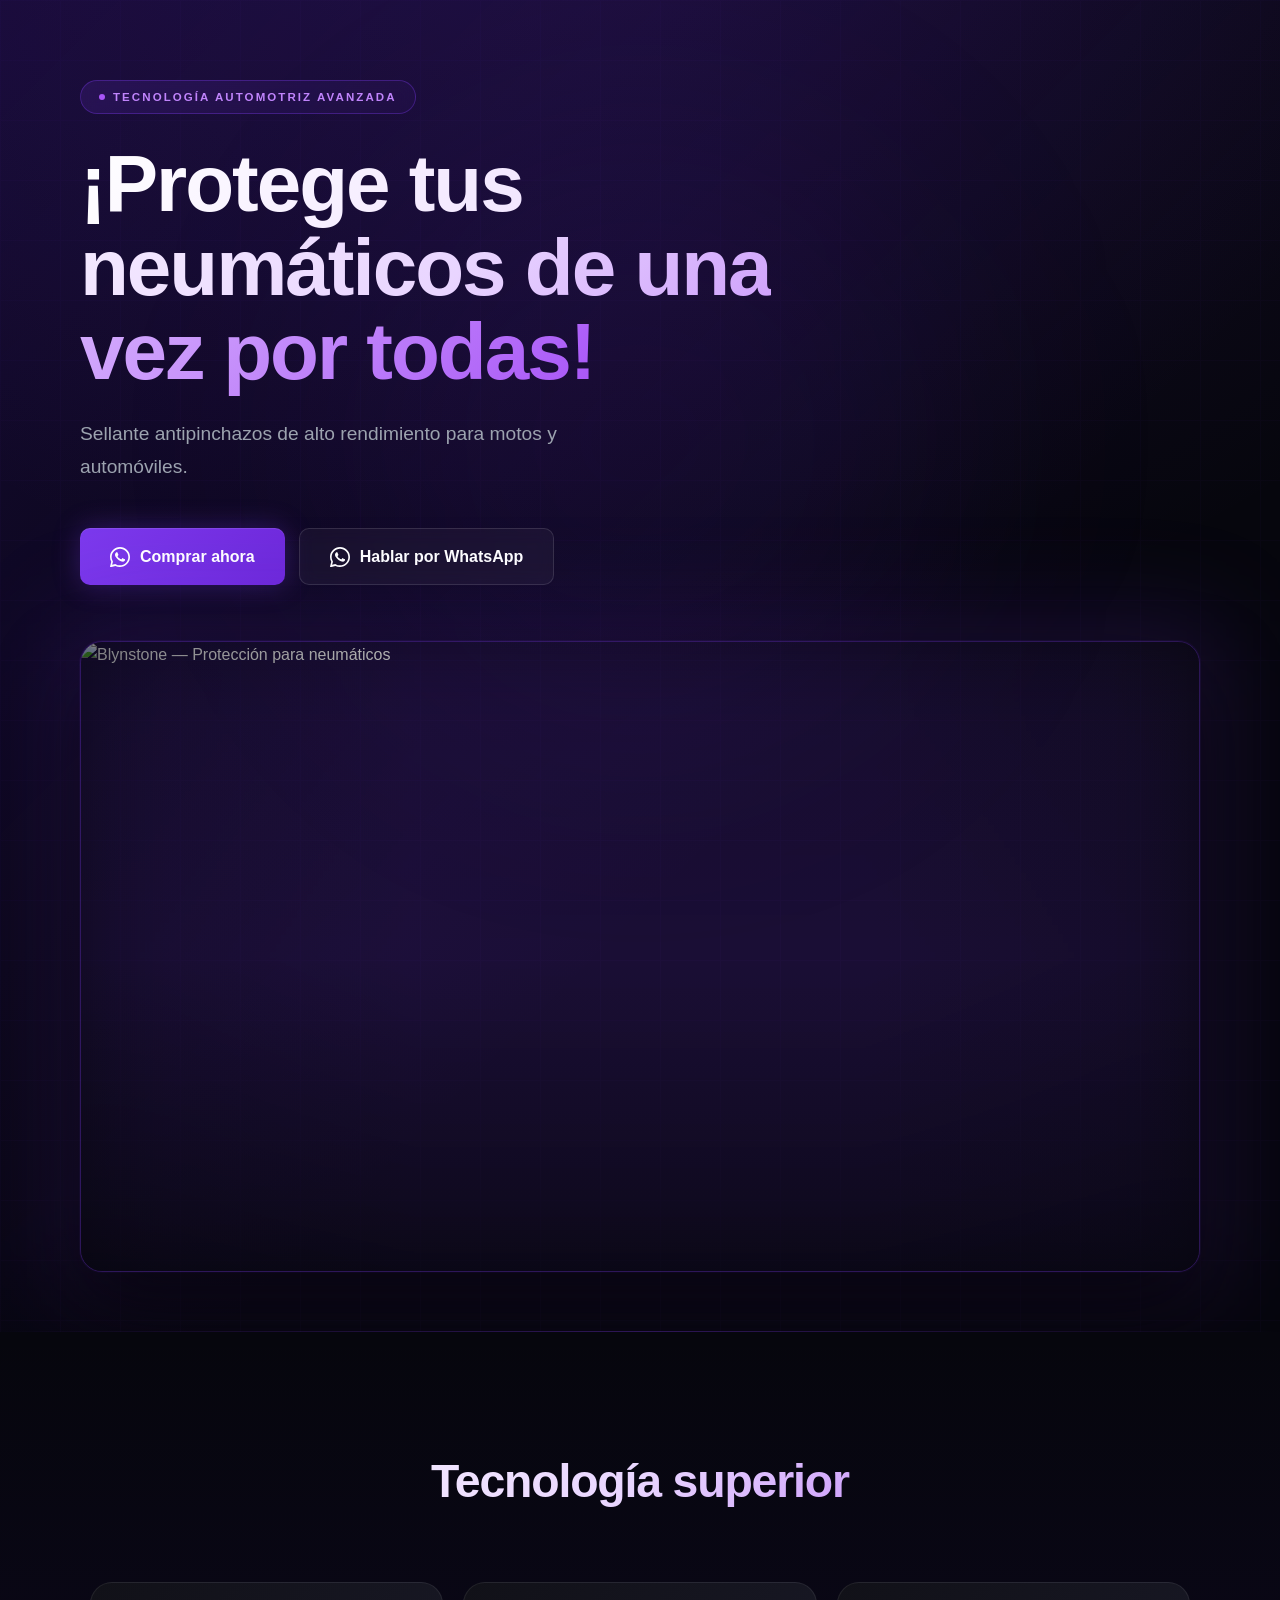
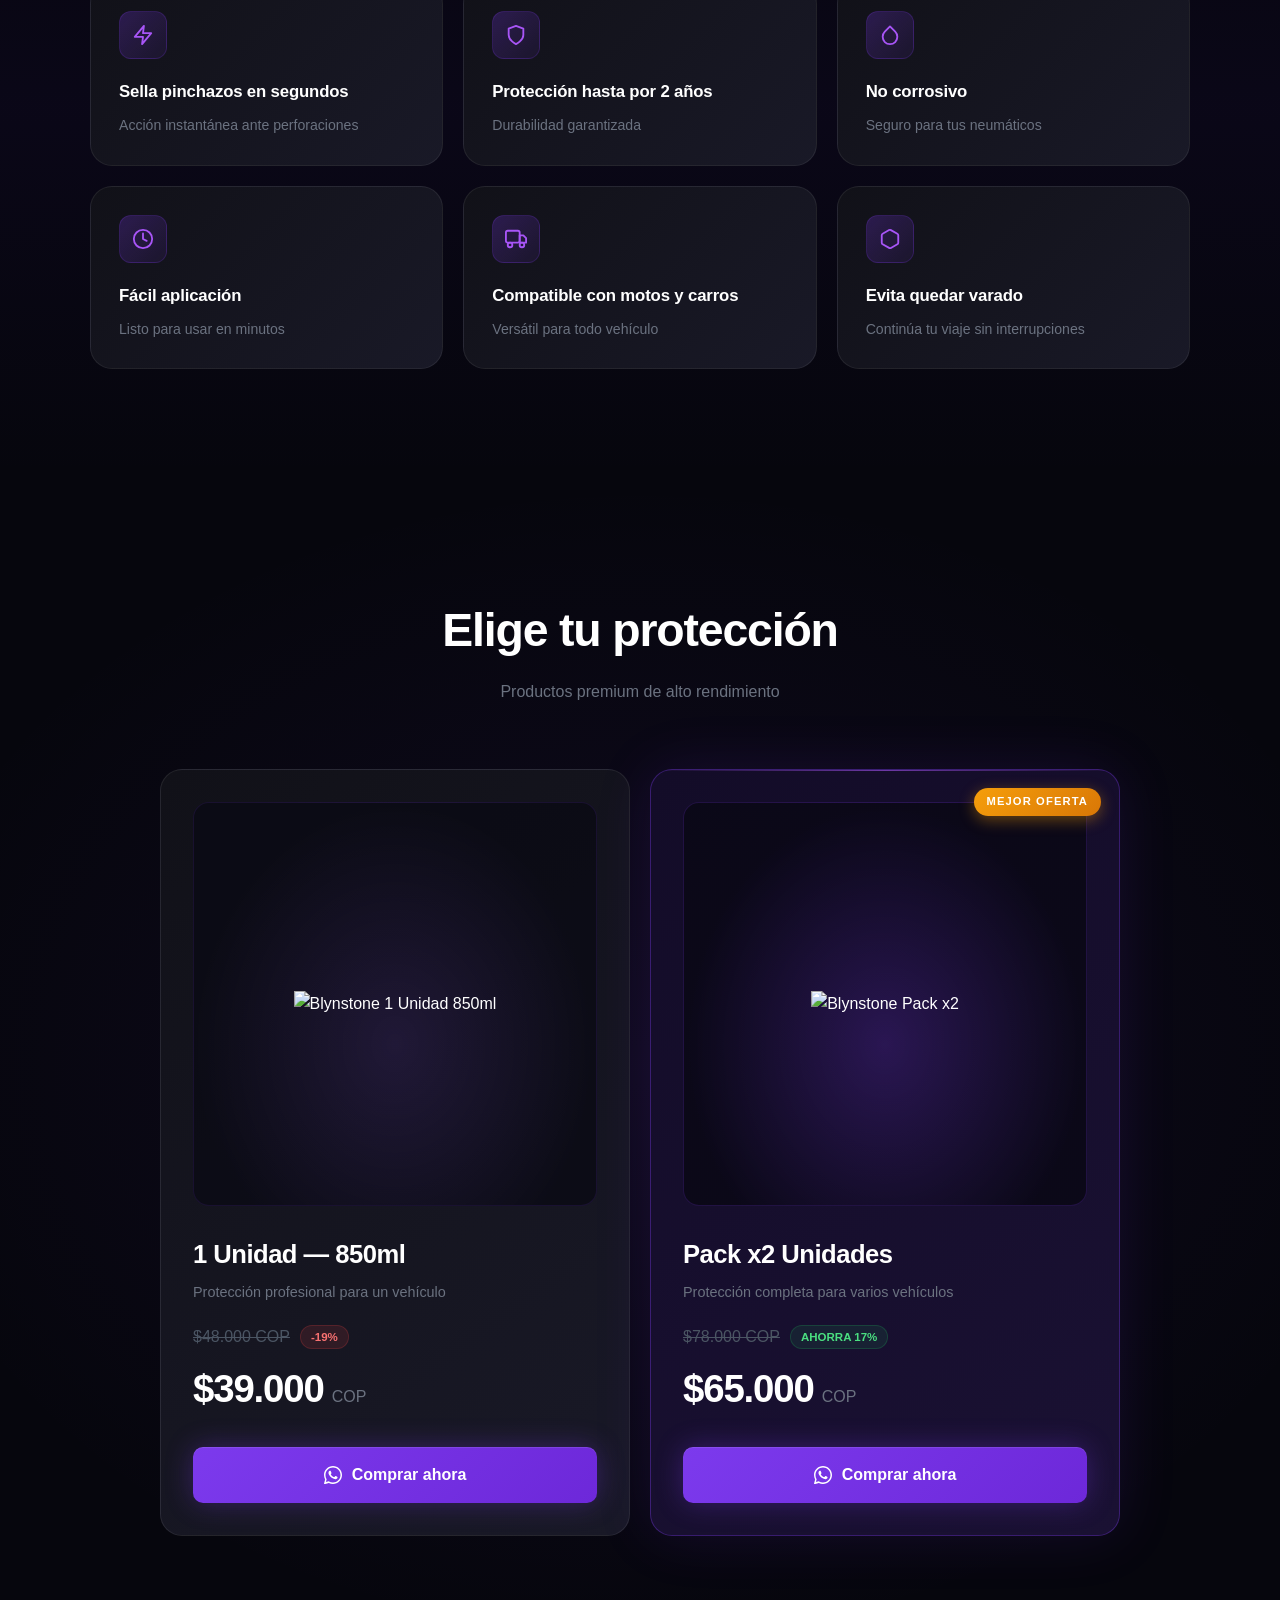
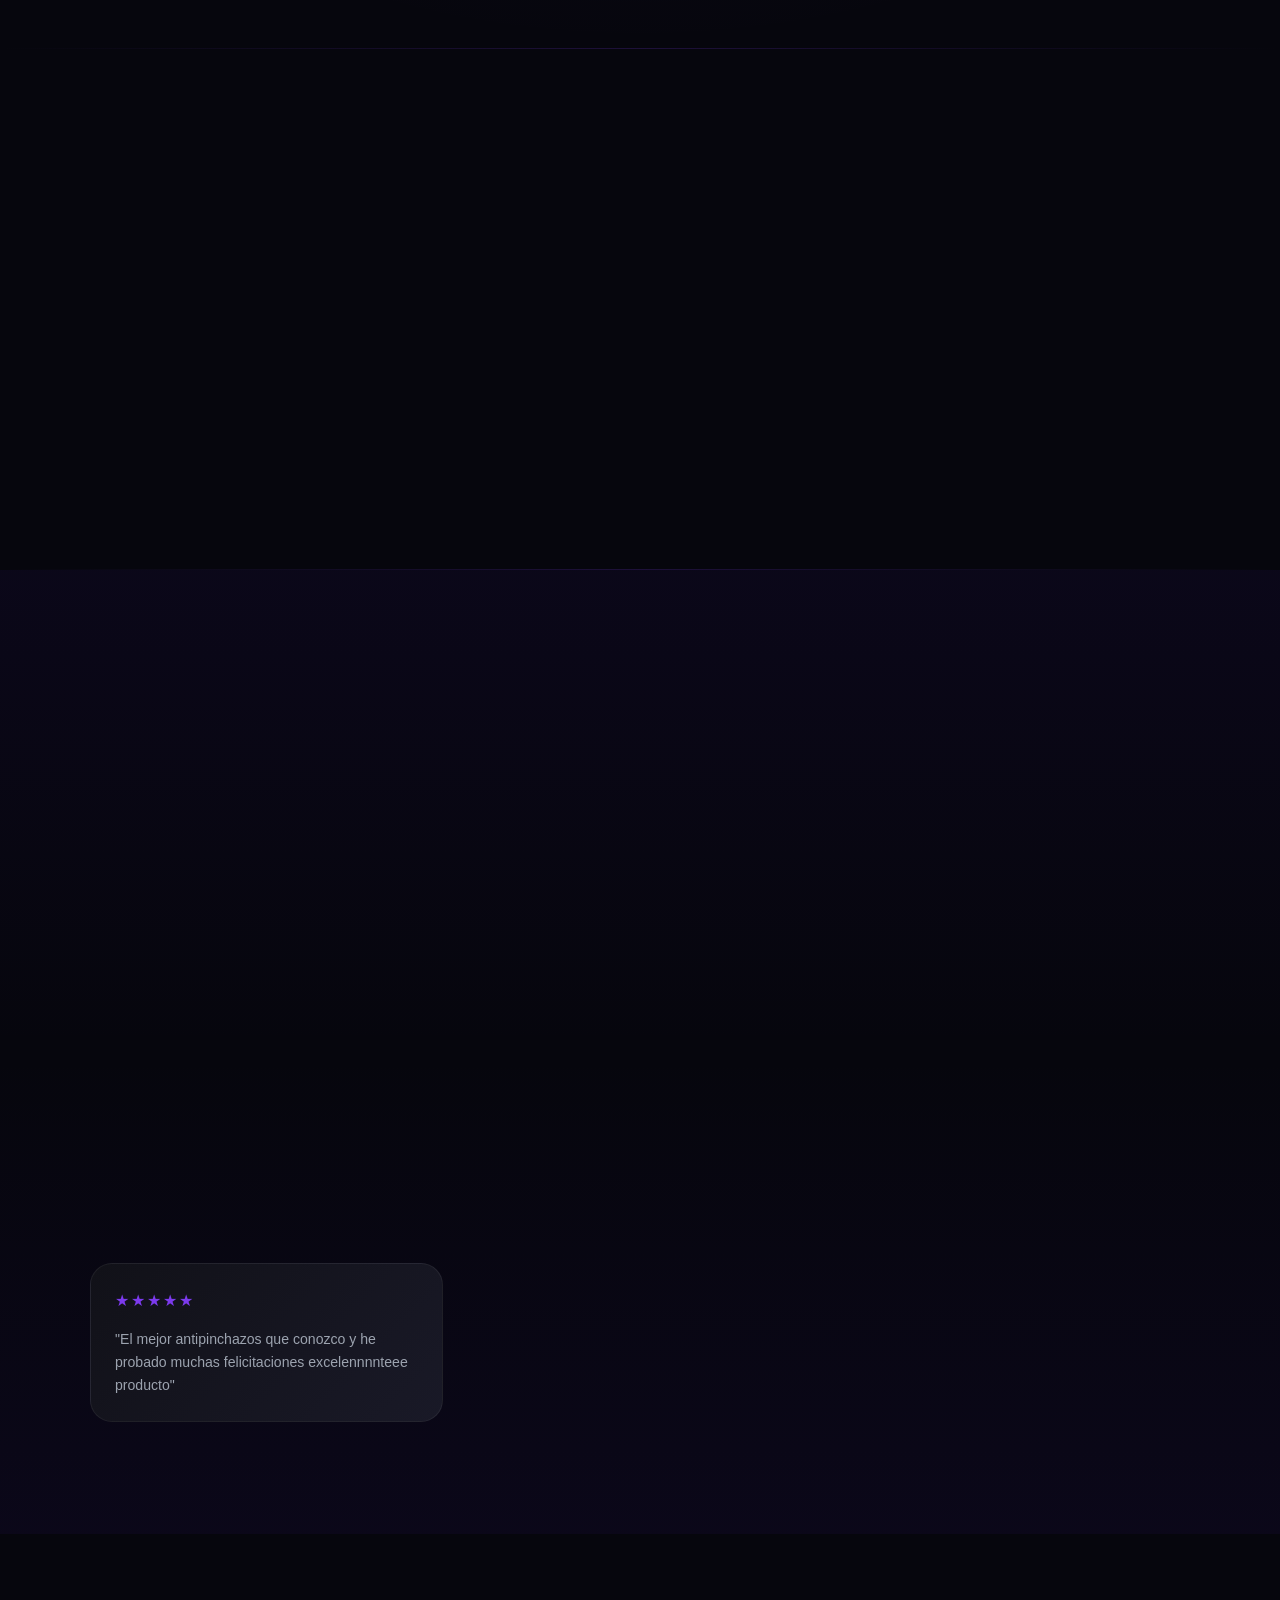
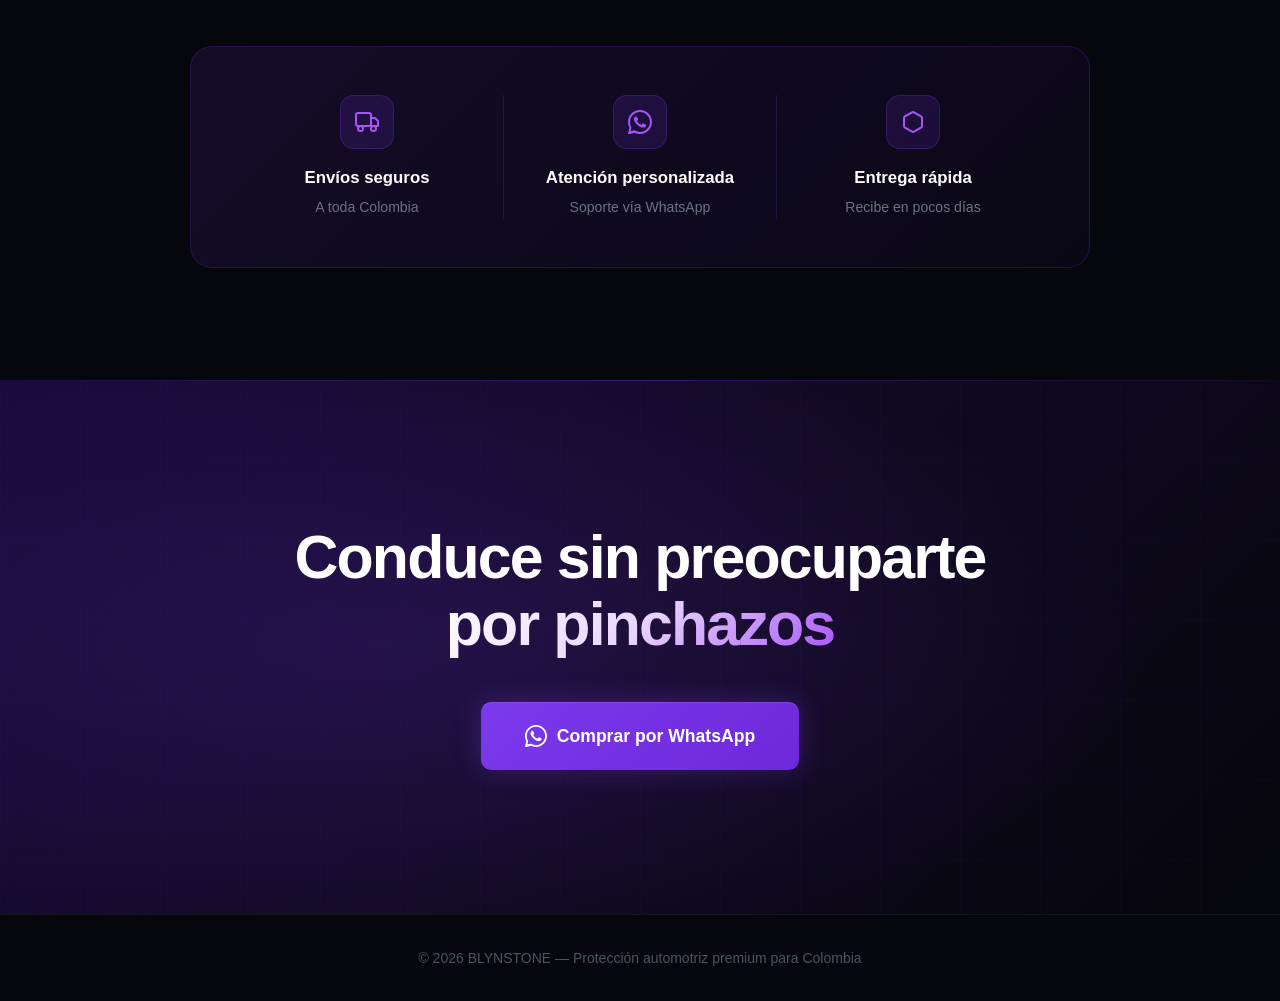
==== index.html @ dc8bccdd "Add files via upload" ====
<!DOCTYPE html>
<html lang="es">

<head>
  <meta charset="UTF-8" />
  <meta name="viewport" content="width=device-width, initial-scale=1.0" />
  <meta name="description"
    content="Blynstone — Sellante antipinchazos de alto rendimiento para motos y automóviles. Tecnología automotriz premium para Colombia." />
  <title>Blynstone — Protección Premium para Neumáticos</title>
  <link rel="preconnect" href="https://fonts.googleapis.com" />
  <link rel="preconnect" href="https://fonts.gstatic.com" crossorigin />
  <link
    href="https://fonts.googleapis.com/css2?family=Syne:wght@400;600;700;800;900&family=Inter:wght@400;500;600;700&display=swap"
    rel="stylesheet" />
  <link rel="stylesheet" href="style.css" />
</head>

<body>

  <!-- ═══════════════════════════════════════════
       HERO
  ════════════════════════════════════════════ -->
  <section class="hero" id="hero">
    <div class="hero__grid-bg"></div>
    <div class="hero__orb"></div>
    <div class="hero__gradient-top"></div>

    <div class="container hero__inner">
      <div class="hero__content reveal">

        <div class="badge">
          <span class="badge__dot"></span>
          Tecnología automotriz avanzada
        </div>

        <h1 class="hero__title">
          <span class="gradient-text">¡Protege tus neumáticos de una vez por todas!</span>
        </h1>

        <p class="hero__sub">
          Sellante antipinchazos de alto rendimiento para motos y automóviles.
        </p>

        <div class="hero__ctas">
          <a href="https://wa.me/573022987677?text=Hola%2C%20me%20interesa%20el%20sellante%20antipinchazos%20Blynstone.%20Quiero%20m%C3%A1s%20informaci%C3%B3n."
            target="_blank" rel="noopener noreferrer" class="btn btn--primary">
            <svg width="20" height="20" viewBox="0 0 24 24" fill="currentColor">
              <path
                d="M17.472 14.382c-.297-.149-1.758-.867-2.03-.967-.273-.099-.471-.148-.67.15-.197.297-.767.966-.94 1.164-.173.199-.347.223-.644.075-.297-.15-1.255-.463-2.39-1.475-.883-.788-1.48-1.761-1.653-2.059-.173-.297-.018-.458.13-.606.134-.133.298-.347.446-.52.149-.174.198-.298.298-.497.099-.198.05-.371-.025-.52-.075-.149-.669-1.612-.916-2.207-.242-.579-.487-.5-.669-.51-.173-.008-.371-.01-.57-.01-.198 0-.52.074-.792.372-.272.297-1.04 1.016-1.04 2.479 0 1.462 1.065 2.875 1.213 3.074.149.198 2.096 3.2 5.077 4.487.709.306 1.262.489 1.694.625.712.227 1.36.195 1.871.118.571-.085 1.758-.719 2.006-1.413.248-.694.248-1.289.173-1.413-.074-.124-.272-.198-.57-.347z" />
              <path
                d="M12 0C5.373 0 0 5.373 0 12c0 2.124.555 4.118 1.528 5.845L.057 23.272a.75.75 0 0 0 .92.921l5.508-1.458A11.942 11.942 0 0 0 12 24c6.627 0 12-5.373 12-12S18.627 0 12 0zm0 22c-1.907 0-3.693-.528-5.222-1.447l-.374-.223-3.874 1.026 1.04-3.778-.244-.389A9.96 9.96 0 0 1 2 12C2 6.477 6.477 2 12 2s10 4.477 10 10-4.477 10-10 10z" />
            </svg>
            Comprar ahora
          </a>
          <a href="https://wa.me/573022987677?text=Hola%2C%20me%20interesa%20el%20sellante%20antipinchazos%20Blynstone.%20Quiero%20m%C3%A1s%20informaci%C3%B3n."
            target="_blank" rel="noopener noreferrer" class="btn btn--ghost">
            <svg width="20" height="20" viewBox="0 0 24 24" fill="currentColor">
              <path
                d="M17.472 14.382c-.297-.149-1.758-.867-2.03-.967-.273-.099-.471-.148-.67.15-.197.297-.767.966-.94 1.164-.173.199-.347.223-.644.075-.297-.15-1.255-.463-2.39-1.475-.883-.788-1.48-1.761-1.653-2.059-.173-.297-.018-.458.13-.606.134-.133.298-.347.446-.52.149-.174.198-.298.298-.497.099-.198.05-.371-.025-.52-.075-.149-.669-1.612-.916-2.207-.242-.579-.487-.5-.669-.51-.173-.008-.371-.01-.57-.01-.198 0-.52.074-.792.372-.272.297-1.04 1.016-1.04 2.479 0 1.462 1.065 2.875 1.213 3.074.149.198 2.096 3.2 5.077 4.487.709.306 1.262.489 1.694.625.712.227 1.36.195 1.871.118.571-.085 1.758-.719 2.006-1.413.248-.694.248-1.289.173-1.413-.074-.124-.272-.198-.57-.347z" />
              <path
                d="M12 0C5.373 0 0 5.373 0 12c0 2.124.555 4.118 1.528 5.845L.057 23.272a.75.75 0 0 0 .92.921l5.508-1.458A11.942 11.942 0 0 0 12 24c6.627 0 12-5.373 12-12S18.627 0 12 0zm0 22c-1.907 0-3.693-.528-5.222-1.447l-.374-.223-3.874 1.026 1.04-3.778-.244-.389A9.96 9.96 0 0 1 2 12C2 6.477 6.477 2 12 2s10 4.477 10 10-4.477 10-10 10z" />
            </svg>
            Hablar por WhatsApp
          </a>
        </div>

      </div>

      <!-- Hero image -->
      <div class="hero__visual reveal reveal--delay-2">
        <div class="hero__image-glow"></div>
        <div class="hero__image-frame">
          <img src="{images}/Logo.jpg
            " alt="Blynstone — Protección para neumáticos" class="hero__img" loading="eager" />
          <div class="hero__image-overlay"></div>
        </div>
      </div>
    </div>

    <div class="hero__line-bottom"></div>
  </section>

  <!-- ═══════════════════════════════════════════
       BENEFITS
  ════════════════════════════════════════════ -->
  <section class="section benefits" id="beneficios">
    <div class="section__bg-fade"></div>
    <div class="container">

      <div class="section__header reveal">
        <h2 class="section__title gradient-text">Tecnología superior</h2>
      </div>

      <div class="grid grid--3 benefits__grid">

        <div class="card reveal">
          <div class="card__icon">
            <svg width="22" height="22" viewBox="0 0 24 24" fill="none" stroke="currentColor" stroke-width="2"
              stroke-linecap="round" stroke-linejoin="round">
              <polygon points="13 2 3 14 12 14 11 22 21 10 12 10 13 2" />
            </svg>
          </div>
          <h3 class="card__title">Sella pinchazos en segundos</h3>
          <p class="card__desc">Acción instantánea ante perforaciones</p>
        </div>

        <div class="card reveal reveal--delay-1">
          <div class="card__icon">
            <svg width="22" height="22" viewBox="0 0 24 24" fill="none" stroke="currentColor" stroke-width="2"
              stroke-linecap="round" stroke-linejoin="round">
              <path d="M12 22s8-4 8-10V5l-8-3-8 3v7c0 6 8 10 8 10z" />
            </svg>
          </div>
          <h3 class="card__title">Protección hasta por 2 años</h3>
          <p class="card__desc">Durabilidad garantizada</p>
        </div>

        <div class="card reveal reveal--delay-2">
          <div class="card__icon">
            <svg width="22" height="22" viewBox="0 0 24 24" fill="none" stroke="currentColor" stroke-width="2"
              stroke-linecap="round" stroke-linejoin="round">
              <path d="M12 2.69l5.66 5.66a8 8 0 1 1-11.31 0z" />
            </svg>
          </div>
          <h3 class="card__title">No corrosivo</h3>
          <p class="card__desc">Seguro para tus neumáticos</p>
        </div>

        <div class="card reveal">
          <div class="card__icon">
            <svg width="22" height="22" viewBox="0 0 24 24" fill="none" stroke="currentColor" stroke-width="2"
              stroke-linecap="round" stroke-linejoin="round">
              <circle cx="12" cy="12" r="10" />
              <polyline points="12 6 12 12 16 14" />
            </svg>
          </div>
          <h3 class="card__title">Fácil aplicación</h3>
          <p class="card__desc">Listo para usar en minutos</p>
        </div>

        <div class="card reveal reveal--delay-1">
          <div class="card__icon">
            <svg width="22" height="22" viewBox="0 0 24 24" fill="none" stroke="currentColor" stroke-width="2"
              stroke-linecap="round" stroke-linejoin="round">
              <rect x="1" y="3" width="15" height="13" rx="2" />
              <path d="M16 8h4l3 3v5h-7V8z" />
              <circle cx="5.5" cy="18.5" r="2.5" />
              <circle cx="18.5" cy="18.5" r="2.5" />
            </svg>
          </div>
          <h3 class="card__title">Compatible con motos y carros</h3>
          <p class="card__desc">Versátil para todo vehículo</p>
        </div>

        <div class="card reveal reveal--delay-2">
          <div class="card__icon">
            <svg width="22" height="22" viewBox="0 0 24 24" fill="none" stroke="currentColor" stroke-width="2"
              stroke-linecap="round" stroke-linejoin="round">
              <path
                d="M21 16V8a2 2 0 0 0-1-1.73l-7-4a2 2 0 0 0-2 0l-7 4A2 2 0 0 0 3 8v8a2 2 0 0 0 1 1.73l7 4a2 2 0 0 0 2 0l7-4A2 2 0 0 0 21 16z" />
            </svg>
          </div>
          <h3 class="card__title">Evita quedar varado</h3>
          <p class="card__desc">Continúa tu viaje sin interrupciones</p>
        </div>

      </div>
    </div>
  </section>

  <!-- ═══════════════════════════════════════════
       PRODUCTS
  ════════════════════════════════════════════ -->
  <section class="section products" id="productos">
    <div class="products__radial"></div>
    <div class="container">

      <div class="section__header reveal">
        <h2 class="section__title">Elige tu protección</h2>
        <p class="section__sub">Productos premium de alto rendimiento</p>
      </div>

      <div class="grid grid--2 products__grid">

        <!-- PRODUCT 1 -->
        <div class="product-card reveal">
          <div class="product-card__inner">
            <div class="product-card__visual">
              <img src="{images}/Blynstone.png" alt="Blynstone 1 Unidad 850ml" loading="lazy" />
            </div>

            <div class="product-card__info">
              <h3 class="product-card__name">1 Unidad — 850ml</h3>
              <p class="product-card__desc">Protección profesional para un vehículo</p>
              <div class="product-card__pricing">
                <div class="product-card__old-row">
                  <span class="price--old">$48.000 COP</span>
                  <span class="discount-badge">-19%</span>
                </div>
                <div class="product-card__price-row">
                  <span class="price--current">$39.000</span>
                  <span class="price--currency">COP</span>
                </div>
              </div>
              <a href="https://wa.me/573022987677?text=Hola%2C%20quiero%20comprar%201%20unidad%20de%20Blynstone."
                target="_blank" rel="noopener noreferrer" class="btn btn--primary btn--full">
                <svg width="18" height="18" viewBox="0 0 24 24" fill="currentColor">
                  <path
                    d="M17.472 14.382c-.297-.149-1.758-.867-2.03-.967-.273-.099-.471-.148-.67.15-.197.297-.767.966-.94 1.164-.173.199-.347.223-.644.075-.297-.15-1.255-.463-2.39-1.475-.883-.788-1.48-1.761-1.653-2.059-.173-.297-.018-.458.13-.606.134-.133.298-.347.446-.52.149-.174.198-.298.298-.497.099-.198.05-.371-.025-.52-.075-.149-.669-1.612-.916-2.207-.242-.579-.487-.5-.669-.51-.173-.008-.371-.01-.57-.01-.198 0-.52.074-.792.372-.272.297-1.04 1.016-1.04 2.479 0 1.462 1.065 2.875 1.213 3.074.149.198 2.096 3.2 5.077 4.487.709.306 1.262.489 1.694.625.712.227 1.36.195 1.871.118.571-.085 1.758-.719 2.006-1.413.248-.694.248-1.289.173-1.413-.074-.124-.272-.198-.57-.347z" />
                  <path
                    d="M12 0C5.373 0 0 5.373 0 12c0 2.124.555 4.118 1.528 5.845L.057 23.272a.75.75 0 0 0 .92.921l5.508-1.458A11.942 11.942 0 0 0 12 24c6.627 0 12-5.373 12-12S18.627 0 12 0zm0 22c-1.907 0-3.693-.528-5.222-1.447l-.374-.223-3.874 1.026 1.04-3.778-.244-.389A9.96 9.96 0 0 1 2 12C2 6.477 6.477 2 12 2s10 4.477 10 10-4.477 10-10 10z" />
                </svg>
                Comprar ahora
              </a>
            </div>
          </div>
        </div>

        <!-- PRODUCT 2 — FEATURED -->
        <div class="product-card product-card--featured reveal reveal--delay-1">
          <div class="product-card__top-line"></div>
          <div class="product-card__badge">MEJOR OFERTA</div>
          <div class="product-card__inner">
            <div class="product-card__visual">
              <img src="{images}/kitX2.png" alt="Blynstone Pack x2" loading="lazy" />
            </div>

            <div class="product-card__info">
              <h3 class="product-card__name">Pack x2 Unidades</h3>
              <p class="product-card__desc">Protección completa para varios vehículos</p>
              <div class="product-card__pricing">
                <div class="product-card__old-row">
                  <span class="price--old">$78.000 COP</span>
                  <span class="discount-badge discount-badge--green">AHORRA 17%</span>
                </div>
                <div class="product-card__price-row">
                  <span class="price--current">$65.000</span>
                  <span class="price--currency">COP</span>
                </div>
              </div>
              <a href="https://wa.me/573022987677?text=Hola%2C%20quiero%20comprar%20el%20pack%20x2%20de%20Blynstone."
                target="_blank" rel="noopener noreferrer" class="btn btn--primary btn--full">
                <svg width="18" height="18" viewBox="0 0 24 24" fill="currentColor">
                  <path
                    d="M17.472 14.382c-.297-.149-1.758-.867-2.03-.967-.273-.099-.471-.148-.67.15-.197.297-.767.966-.94 1.164-.173.199-.347.223-.644.075-.297-.15-1.255-.463-2.39-1.475-.883-.788-1.48-1.761-1.653-2.059-.173-.297-.018-.458.13-.606.134-.133.298-.347.446-.52.149-.174.198-.298.298-.497.099-.198.05-.371-.025-.52-.075-.149-.669-1.612-.916-2.207-.242-.579-.487-.5-.669-.51-.173-.008-.371-.01-.57-.01-.198 0-.52.074-.792.372-.272.297-1.04 1.016-1.04 2.479 0 1.462 1.065 2.875 1.213 3.074.149.198 2.096 3.2 5.077 4.487.709.306 1.262.489 1.694.625.712.227 1.36.195 1.871.118.571-.085 1.758-.719 2.006-1.413.248-.694.248-1.289.173-1.413-.074-.124-.272-.198-.57-.347z" />
                  <path
                    d="M12 0C5.373 0 0 5.373 0 12c0 2.124.555 4.118 1.528 5.845L.057 23.272a.75.75 0 0 0 .92.921l5.508-1.458A11.942 11.942 0 0 0 12 24c6.627 0 12-5.373 12-12S18.627 0 12 0zm0 22c-1.907 0-3.693-.528-5.222-1.447l-.374-.223-3.874 1.026 1.04-3.778-.244-.389A9.96 9.96 0 0 1 2 12C2 6.477 6.477 2 12 2s10 4.477 10 10-4.477 10-10 10z" />
                </svg>
                Comprar ahora
              </a>
            </div>
          </div>
        </div>

      </div>
    </div>
  </section>

  <!-- ═══════════════════════════════════════════
       HOW IT WORKS
  ════════════════════════════════════════════ -->
  <section class="section how" id="como-funciona">
    <div class="how__line-top"></div>
    <div class="container">

      <div class="section__header reveal">
        <h2 class="section__title">Simple y efectivo</h2>
      </div>

      <div class="steps">

        <div class="step reveal">
          <div class="step__circle">01</div>
          <h3 class="step__title">Aplica el producto</h3>
          <p class="step__desc">Inyecta en la válvula del neumático</p>
          <div class="step__connector" aria-hidden="true"></div>
        </div>

        <div class="step reveal reveal--delay-1">
          <div class="step__circle">02</div>
          <h3 class="step__title">Conduce normalmente</h3>
          <p class="step__desc">El sellante se distribuye automáticamente</p>
          <div class="step__connector" aria-hidden="true"></div>
        </div>

        <div class="step reveal reveal--delay-2">
          <div class="step__circle">03</div>
          <h3 class="step__title">Protección automática</h3>
          <p class="step__desc">Sella pinchazos al instante</p>
        </div>

      </div>
    </div>
    <div class="how__line-bottom"></div>
  </section>

  <!-- ═══════════════════════════════════════════
       TESTIMONIALS
  ════════════════════════════════════════════ -->
  <section class="section testimonials" id="resenas">
    <div class="testimonials__bg"></div>
    <div class="container">

      <div class="section__header reveal">
        <h2 class="section__title">Clientes satisfechos</h2>
        <p class="section__sub">Miles de conductores confían en Blynstone</p>
      </div>

      <div class="grid grid--3 testimonials__grid">

        <div class="review reveal">
          <div class="review__stars">★★★★★</div>
          <p class="review__text">"Me encanto este producto. Me sello mi llanta sello matic y el rin poroso. voy a
            aplicarlo a mi llanta delantera."</p>
        </div>

        <div class="review reveal reveal--delay-1">
          <div class="review__stars">★★★★★</div>
          <p class="review__text">"Tenia problemas serios con mi llanta trasera vivi en vereda se acabo mi problema
            muchas gracias"</p>
        </div>

        <div class="review reveal reveal--delay-2">
          <div class="review__stars">★★★★★</div>
          <p class="review__text">"Saludos desde Medellín pedi el producto para mi moto nueva cero kilómetros AkT ds
            rally 200 y ya he viajado dos veces y de maravilla no me preocupo por pincharme excelente producto muchas
            gracias"</p>
        </div>

        <div class="review reveal">
          <div class="review__stars">★★★★★</div>
          <p class="review__text">"Super recomendados ya llevo alrededor de 8 meses usándolo y es excelente no me ha
            dejado botado"</p>
        </div>

        <div class="review reveal reveal--delay-1">
          <div class="review__stars">★★★★★</div>
          <p class="review__text">"100% recomendado tengo 1 año que lo compre y nada mas hay que calibrar la llanta"</p>
        </div>

        <div class="review reveal reveal--delay-2">
          <div class="review__stars">★★★★★</div>
          <p class="review__text">"Totalmente efectivo, trabajo en zona rural y desde que lo puse, cero pinchazos.."</p>
        </div>

        <div class="review reveal">
          <div class="review__stars">★★★★★</div>
          <p class="review__text">"El mejor antipinchazos que conozco y he probado muchas felicitaciones excelennnnteee
            producto"</p>
        </div>

      </div>
    </div>
  </section>

  <!-- ═══════════════════════════════════════════
       SHIPPING
  ════════════════════════════════════════════ -->
  <section class="section shipping">
    <div class="container">
      <div class="shipping__card reveal">

        <div class="shipping__item">
          <div class="shipping__icon">
            <svg width="24" height="24" viewBox="0 0 24 24" fill="none" stroke="currentColor" stroke-width="2"
              stroke-linecap="round" stroke-linejoin="round">
              <rect x="1" y="3" width="15" height="13" rx="2" />
              <path d="M16 8h4l3 3v5h-7V8z" />
              <circle cx="5.5" cy="18.5" r="2.5" />
              <circle cx="18.5" cy="18.5" r="2.5" />
            </svg>
          </div>
          <h3 class="shipping__title">Envíos seguros</h3>
          <p class="shipping__desc">A toda Colombia</p>
        </div>

        <div class="shipping__divider"></div>

        <div class="shipping__item">
          <div class="shipping__icon">
            <svg width="24" height="24" viewBox="0 0 24 24" fill="currentColor">
              <path
                d="M17.472 14.382c-.297-.149-1.758-.867-2.03-.967-.273-.099-.471-.148-.67.15-.197.297-.767.966-.94 1.164-.173.199-.347.223-.644.075-.297-.15-1.255-.463-2.39-1.475-.883-.788-1.48-1.761-1.653-2.059-.173-.297-.018-.458.13-.606.134-.133.298-.347.446-.52.149-.174.198-.298.298-.497.099-.198.05-.371-.025-.52-.075-.149-.669-1.612-.916-2.207-.242-.579-.487-.5-.669-.51-.173-.008-.371-.01-.57-.01-.198 0-.52.074-.792.372-.272.297-1.04 1.016-1.04 2.479 0 1.462 1.065 2.875 1.213 3.074.149.198 2.096 3.2 5.077 4.487.709.306 1.262.489 1.694.625.712.227 1.36.195 1.871.118.571-.085 1.758-.719 2.006-1.413.248-.694.248-1.289.173-1.413-.074-.124-.272-.198-.57-.347z" />
              <path
                d="M12 0C5.373 0 0 5.373 0 12c0 2.124.555 4.118 1.528 5.845L.057 23.272a.75.75 0 0 0 .92.921l5.508-1.458A11.942 11.942 0 0 0 12 24c6.627 0 12-5.373 12-12S18.627 0 12 0zm0 22c-1.907 0-3.693-.528-5.222-1.447l-.374-.223-3.874 1.026 1.04-3.778-.244-.389A9.96 9.96 0 0 1 2 12C2 6.477 6.477 2 12 2s10 4.477 10 10-4.477 10-10 10z" />
            </svg>
          </div>
          <h3 class="shipping__title">Atención personalizada</h3>
          <p class="shipping__desc">Soporte vía WhatsApp</p>
        </div>

        <div class="shipping__divider"></div>

        <div class="shipping__item">
          <div class="shipping__icon">
            <svg width="24" height="24" viewBox="0 0 24 24" fill="none" stroke="currentColor" stroke-width="2"
              stroke-linecap="round" stroke-linejoin="round">
              <path
                d="M21 16V8a2 2 0 0 0-1-1.73l-7-4a2 2 0 0 0-2 0l-7 4A2 2 0 0 0 3 8v8a2 2 0 0 0 1 1.73l7 4a2 2 0 0 0 2 0l7-4A2 2 0 0 0 21 16z" />
            </svg>
          </div>
          <h3 class="shipping__title">Entrega rápida</h3>
          <p class="shipping__desc">Recibe en pocos días</p>
        </div>

      </div>
    </div>
  </section>

  <!-- ═══════════════════════════════════════════
       CTA FINAL
  ════════════════════════════════════════════ -->
  <section class="cta-final">
    <div class="cta-final__bg"></div>
    <div class="cta-final__grid"></div>
    <div class="cta-final__line-top"></div>
    <div class="container cta-final__inner">
      <div class="reveal">
        <h2 class="cta-final__title">
          Conduce sin preocuparte<br>
          <span class="gradient-text">por pinchazos</span>
        </h2>
        <a href="https://wa.me/573022987677?text=Hola%2C%20me%20interesa%20el%20sellante%20antipinchazos%20Blynstone.%20Quiero%20m%C3%A1s%20informaci%C3%B3n."
          target="_blank" rel="noopener noreferrer" class="btn btn--primary btn--lg">
          <svg width="22" height="22" viewBox="0 0 24 24" fill="currentColor">
            <path
              d="M17.472 14.382c-.297-.149-1.758-.867-2.03-.967-.273-.099-.471-.148-.67.15-.197.297-.767.966-.94 1.164-.173.199-.347.223-.644.075-.297-.15-1.255-.463-2.39-1.475-.883-.788-1.48-1.761-1.653-2.059-.173-.297-.018-.458.13-.606.134-.133.298-.347.446-.52.149-.174.198-.298.298-.497.099-.198.05-.371-.025-.52-.075-.149-.669-1.612-.916-2.207-.242-.579-.487-.5-.669-.51-.173-.008-.371-.01-.57-.01-.198 0-.52.074-.792.372-.272.297-1.04 1.016-1.04 2.479 0 1.462 1.065 2.875 1.213 3.074.149.198 2.096 3.2 5.077 4.487.709.306 1.262.489 1.694.625.712.227 1.36.195 1.871.118.571-.085 1.758-.719 2.006-1.413.248-.694.248-1.289.173-1.413-.074-.124-.272-.198-.57-.347z" />
            <path
              d="M12 0C5.373 0 0 5.373 0 12c0 2.124.555 4.118 1.528 5.845L.057 23.272a.75.75 0 0 0 .92.921l5.508-1.458A11.942 11.942 0 0 0 12 24c6.627 0 12-5.373 12-12S18.627 0 12 0zm0 22c-1.907 0-3.693-.528-5.222-1.447l-.374-.223-3.874 1.026 1.04-3.778-.244-.389A9.96 9.96 0 0 1 2 12C2 6.477 6.477 2 12 2s10 4.477 10 10-4.477 10-10 10z" />
          </svg>
          Comprar por WhatsApp
        </a>
      </div>
    </div>
  </section>

  <!-- ═══════════════════════════════════════════
       FOOTER
  ════════════════════════════════════════════ -->
  <footer class="footer">
    <div class="container footer__inner">
      <p class="footer__copy">© 2026 BLYNSTONE — Protección automotriz premium para Colombia</p>
    </div>
  </footer>

  <script src="script.js"></script>
</body>

</html>
---- style.css ----
/* ═══════════════════════════════════════════════════
   BLYNSTONE — style.css
   Vanilla CSS — No build tools required
════════════════════════════════════════════════════ */

/* ── RESET & BASE ─────────────────────────────── */
*,
*::before,
*::after {
  box-sizing: border-box;
  margin: 0;
  padding: 0;
}

:root {
  --bg: #06060d;
  --bg-card: #111118;
  --bg-card-2: #191927;
  --bg-featured: #130c28;
  --purple: #7c3aed;
  --purple-light: #a855f7;
  --purple-dim: rgba(124, 58, 237, 0.2);
  --purple-glow: rgba(124, 58, 237, 0.4);
  --white: #ffffff;
  --gray-1: #e9d5ff;
  --gray-2: #9ca3af;
  --gray-3: #6b7280;
  --gray-4: #4b5563;
  --radius-sm: 10px;
  --radius-md: 16px;
  --radius-lg: 22px;
  --font-head: sans-serif;
  --font-body: sans-serif;
  --transition: 0.3s ease;
}

html {
  scroll-behavior: smooth;
  -webkit-font-smoothing: antialiased;
}

body {
  background: var(--bg);
  color: var(--white);
  font-family: var(--font-body);
  font-size: 1rem;
  line-height: 1.6;
  overflow-x: hidden;
}

img {
  display: block;
  max-width: 100%;
}

a {
  text-decoration: none;
  color: inherit;
}

h1,
h2,
h3 {
  font-family: var(--font-head);
}

/* ── UTILITIES ────────────────────────────────── */
.container {
  width: 100%;
  max-width: 1160px;
  margin: 0 auto;
  padding: 0 20px;
}

.gradient-text {
  background: linear-gradient(135deg, #fff 0%, #e9d5ff 50%, #a855f7 100%);
  -webkit-background-clip: text;
  -webkit-text-fill-color: transparent;
  background-clip: text;
  text-align: center;
}

/* Grid system */
.grid {
  display: grid;
  gap: 20px;
}

.grid--2 {
  grid-template-columns: repeat(2, 1fr);
}

.grid--3 {
  grid-template-columns: repeat(3, 1fr);
}

/* ── REVEAL ANIMATION ─────────────────────────── */
.reveal {
  opacity: 0;
  transform: translateY(32px);
  transition: opacity 0.65s ease, transform 0.65s ease;
}

.reveal--delay-1 {
  transition-delay: 0.12s;
}

.reveal--delay-2 {
  transition-delay: 0.24s;
}

.reveal.is-visible {
  opacity: 1;
  transform: translateY(0);
}

/* ── BADGE ────────────────────────────────────── */
.badge {
  display: inline-flex;
  align-items: center;
  gap: 8px;
  padding: 7px 18px;
  border-radius: 999px;
  background: linear-gradient(135deg, rgba(124, 58, 237, 0.15), rgba(124, 58, 237, 0.05));
  border: 1px solid rgba(124, 58, 237, 0.35);
  backdrop-filter: blur(8px);
  font-size: 0.72rem;
  font-weight: 600;
  letter-spacing: 0.18em;
  text-transform: uppercase;
  color: #c084fc;
  margin-bottom: 28px;
}

.badge__dot {
  width: 6px;
  height: 6px;
  border-radius: 50%;
  background: #a855f7;
  animation: pulse-dot 2s infinite;
}

@keyframes pulse-dot {

  0%,
  100% {
    opacity: 1;
    transform: scale(1);
  }

  50% {
    opacity: 0.5;
    transform: scale(0.8);
  }
}

/* ── BUTTONS ──────────────────────────────────── */
.btn {
  display: inline-flex;
  align-items: center;
  justify-content: center;
  gap: 10px;
  padding: 15px 30px;
  border-radius: var(--radius-sm);
  font-family: var(--font-body);
  font-size: 1rem;
  font-weight: 700;
  cursor: pointer;
  transition: box-shadow var(--transition), background var(--transition), border-color var(--transition), transform 0.2s ease;
  position: relative;
  overflow: hidden;
  white-space: nowrap;
}

.btn::after {
  content: '';
  position: absolute;
  inset: 0;
  background: linear-gradient(90deg, transparent 0%, rgba(255, 255, 255, 0.1) 50%, transparent 100%);
  transform: translateX(-100%) skewX(-12deg);
  transition: transform 0.6s ease;
}

.btn:hover::after {
  transform: translateX(140%) skewX(-12deg);
}

.btn--primary {
  background: linear-gradient(135deg, var(--purple), #6d28d9);
  color: var(--white);
  box-shadow: 0 0 28px rgba(124, 58, 237, 0.32), inset 0 1px 0 rgba(255, 255, 255, 0.1);
}

.btn--primary:hover {
  box-shadow: 0 0 50px rgba(124, 58, 237, 0.6), inset 0 1px 0 rgba(255, 255, 255, 0.15);
  transform: translateY(-1px);
}

.btn--ghost {
  background: rgba(255, 255, 255, 0.04);
  color: var(--white);
  border: 1px solid rgba(255, 255, 255, 0.12);
  backdrop-filter: blur(8px);
}

.btn--ghost:hover {
  background: rgba(124, 58, 237, 0.1);
  border-color: rgba(124, 58, 237, 0.4);
  transform: translateY(-1px);
}

.btn--full {
  width: 100%;
}

.btn--lg {
  padding: 20px 44px;
  font-size: 1.1rem;
}

/* ══════════════════════════════════════════════
   HERO
══════════════════════════════════════════════ */
.hero {
  position: relative;
  min-height: 100vh;
  display: flex;
  align-items: center;
  overflow: hidden;
  padding: 80px 0 60px;
}

.hero__grid-bg {
  position: absolute;
  inset: 0;
  background-image:
    linear-gradient(rgba(124, 58, 237, 1) 1px, transparent 1px),
    linear-gradient(90deg, rgba(124, 58, 237, 1) 1px, transparent 1px);
  background-size: 60px 60px;
  opacity: 0.025;
  pointer-events: none;
}

.hero__orb {
  position: absolute;
  top: 33%;
  left: 50%;
  transform: translate(-50%, -50%);
  width: 600px;
  height: 600px;
  background: rgba(109, 40, 217, 0.08);
  border-radius: 50%;
  filter: blur(120px);
  pointer-events: none;
}

.hero__gradient-top {
  position: absolute;
  inset: 0;
  background:
    linear-gradient(135deg, rgba(88, 28, 220, 0.18) 0%, transparent 60%),
    radial-gradient(ellipse 80% 60% at 50% -10%, rgba(124, 58, 237, 0.16), transparent);
  pointer-events: none;
}

.hero__line-bottom {
  position: absolute;
  bottom: 0;
  left: 0;
  right: 0;
  height: 1px;
  background: linear-gradient(90deg, transparent, rgba(124, 58, 237, 0.4), transparent);
}

.hero__inner {
  position: relative;
  z-index: 10;
  display: flex;
  flex-direction: column;
  gap: 64px;
}

.hero__content {
  max-width: 700px;
}

.hero__title {
  font-size: clamp(2.4rem, 7vw, 5rem);
  font-weight: 900;
  line-height: 1.05;
  letter-spacing: -0.025em;
  margin-bottom: 24px;
}

.hero__sub {
  font-size: clamp(1rem, 1.8vw, 1.2rem);
  color: var(--gray-2);
  line-height: 1.7;
  max-width: 560px;
  margin-bottom: 44px;
}

.hero__ctas {
  display: flex;
  flex-wrap: wrap;
  gap: 14px;
}

/* Hero image */
.hero__visual {
  position: relative;
  width: 100%;
}

.hero__image-glow {
  position: absolute;
  inset: -20px;
  background: rgba(124, 58, 237, 0.18);
  filter: blur(50px);
  border-radius: 24px;
}

.hero__image-frame {
  position: relative;
  border-radius: var(--radius-lg);
  overflow: hidden;
  border: 1px solid rgba(124, 58, 237, 0.25);
  box-shadow: 0 40px 80px rgba(0, 0, 0, 0.6), 0 0 0 1px rgba(124, 58, 237, 0.08);
}

.hero__img {
  width: 100%;
  aspect-ratio: 16 / 9;
  object-fit: cover;
  filter: brightness(0.85) contrast(1.05) saturate(1.1);
}

.hero__image-overlay {
  position: absolute;
  inset: 0;
  background:
    linear-gradient(to top, rgba(6, 6, 13, 0.65) 0%, transparent 50%, rgba(6, 6, 13, 0.2) 100%),
    linear-gradient(to right, rgba(6, 6, 13, 0.3) 0%, transparent 30%, transparent 70%, rgba(6, 6, 13, 0.3) 100%);
}

/* ══════════════════════════════════════════════
   SECTION COMMONS
══════════════════════════════════════════════ */
.section {
  padding: 112px 0;
  position: relative;
}

.section__header {
  text-align: center;
  margin-bottom: 64px;
}

.section__title {
  font-size: clamp(1.9rem, 4.5vw, 2.9rem);
  font-weight: 900;
  letter-spacing: -0.025em;
  margin-bottom: 12px;
}

.section__sub {
  color: var(--gray-3);
  font-size: 1rem;
}

/* ══════════════════════════════════════════════
   BENEFIT CARDS
══════════════════════════════════════════════ */
.benefits__grid {
  max-width: 1100px;
  margin: 0 auto;
}

.section__bg-fade {
  position: absolute;
  inset: 0;
  background: linear-gradient(to bottom, transparent, rgba(88, 28, 220, 0.05), transparent);
  pointer-events: none;
}

.card {
  background: linear-gradient(135deg, var(--bg-card), var(--bg-card-2));
  border: 1px solid rgba(255, 255, 255, 0.07);
  border-radius: var(--radius-lg);
  padding: 28px;
  transition: border-color var(--transition), box-shadow var(--transition), transform var(--transition);
  cursor: default;
}

.card:hover {
  border-color: rgba(124, 58, 237, 0.4);
  box-shadow: 0 0 40px rgba(124, 58, 237, 0.15), 0 20px 40px rgba(0, 0, 0, 0.4);
  transform: translateY(-4px);
}

.card__icon {
  width: 48px;
  height: 48px;
  border-radius: 12px;
  display: flex;
  align-items: center;
  justify-content: center;
  margin-bottom: 20px;
  background: linear-gradient(135deg, rgba(124, 58, 237, 0.25), rgba(124, 58, 237, 0.08));
  border: 1px solid rgba(124, 58, 237, 0.2);
  color: var(--purple-light);
}

.card__title {
  font-size: 1.05rem;
  font-weight: 700;
  letter-spacing: -0.01em;
  color: var(--white);
  margin-bottom: 8px;
}

.card__desc {
  font-size: 0.88rem;
  color: var(--gray-3);
  line-height: 1.6;
}

/* ══════════════════════════════════════════════
   PRODUCTS
══════════════════════════════════════════════ */
.products {
  overflow: hidden;
}

.products__radial {
  position: absolute;
  inset: 0;
  background: radial-gradient(ellipse 60% 50% at 50% 50%, rgba(124, 58, 237, 0.08), transparent);
  pointer-events: none;
}

.products__grid {
  max-width: 960px;
  margin: 0 auto;
}

/* Product card */
.product-card {
  position: relative;
  background: linear-gradient(145deg, var(--bg-card), var(--bg-card-2));
  border: 1px solid rgba(255, 255, 255, 0.08);
  border-radius: var(--radius-lg);
  overflow: hidden;
  transition: border-color 0.4s ease, box-shadow 0.4s ease;
}

.product-card:hover {
  border-color: rgba(124, 58, 237, 0.4);
  box-shadow: 0 0 60px rgba(124, 58, 237, 0.2);
}

.product-card--featured {
  background: linear-gradient(145deg, var(--bg-featured), #1a1133);
  border-color: rgba(124, 58, 237, 0.35);
  box-shadow: 0 0 60px rgba(124, 58, 237, 0.12);
}

.product-card--featured:hover {
  border-color: rgba(168, 85, 247, 0.6);
  box-shadow: 0 0 80px rgba(124, 58, 237, 0.3);
}

.product-card__top-line {
  position: absolute;
  top: 0;
  left: 0;
  right: 0;
  height: 1px;
  background: linear-gradient(90deg, transparent, rgba(168, 85, 247, 0.6), transparent);
}

.product-card__badge {
  position: absolute;
  top: 18px;
  right: 18px;
  z-index: 20;
  padding: 5px 13px;
  border-radius: 999px;
  background: linear-gradient(135deg, #f59e0b, #d97706);
  box-shadow: 0 4px 15px rgba(245, 158, 11, 0.4);
  color: white;
  font-size: 0.7rem;
  font-weight: 800;
  letter-spacing: 0.1em;
}

.product-card__inner {
  padding: 32px;
}

/* SVG mockup area */
.product-card__visual {
  position: relative;
  aspect-ratio: 1 / 1;
  border-radius: 16px;
  overflow: hidden;
  display: flex;
  align-items: center;
  justify-content: center;
  background: radial-gradient(ellipse at 50% 60%, rgba(124, 58, 237, 0.12) 0%, rgba(10, 10, 20, 0.8) 70%);
  border: 1px solid rgba(124, 58, 237, 0.12);
  margin-bottom: 28px;
}

.product-card--featured .product-card__visual {
  background: radial-gradient(ellipse at 50% 60%, rgba(124, 58, 237, 0.2) 0%, rgba(10, 8, 22, 0.9) 70%);
  border-color: rgba(124, 58, 237, 0.2);
}

.product-svg {
  width: 75%;
  height: 75%;
  transition: transform 0.6s ease;
}

.product-card:hover .product-svg {
  transform: translateY(-6px) scale(1.02);
}

.product-card__name {
  font-size: 1.6rem;
  font-weight: 800;
  letter-spacing: -0.02em;
  margin-bottom: 6px;
}

.product-card__desc {
  color: var(--gray-3);
  font-size: 0.9rem;
  margin-bottom: 20px;
}

/* Pricing */
.product-card__pricing {
  margin-bottom: 28px;
}

.product-card__old-row {
  display: flex;
  align-items: center;
  gap: 10px;
  margin-bottom: 8px;
}

.price--old {
  color: var(--gray-4);
  text-decoration: line-through;
  font-size: 1rem;
}

.discount-badge {
  padding: 2px 10px;
  border-radius: 999px;
  font-size: 0.72rem;
  font-weight: 700;
  color: #f87171;
  background: rgba(239, 68, 68, 0.12);
  border: 1px solid rgba(239, 68, 68, 0.2);
}

.discount-badge--green {
  color: #4ade80;
  background: rgba(34, 197, 94, 0.1);
  border-color: rgba(34, 197, 94, 0.2);
}

.product-card__price-row {
  display: flex;
  align-items: baseline;
  gap: 8px;
}

.price--current {
  font-size: 2.4rem;
  font-weight: 900;
  letter-spacing: -0.03em;
  font-family: var(--font-head);
}

.price--currency {
  color: var(--gray-3);
  font-size: 1rem;
}

/* ══════════════════════════════════════════════
   HOW IT WORKS
══════════════════════════════════════════════ */
.how__line-top,
.how__line-bottom {
  position: absolute;
  left: 0;
  right: 0;
  height: 1px;
  background: linear-gradient(90deg, transparent, rgba(124, 58, 237, 0.2), transparent);
}

.how__line-top {
  top: 0;
}

.how__line-bottom {
  bottom: 0;
}

.steps {
  display: grid;
  grid-template-columns: repeat(3, 1fr);
  gap: 32px;
  max-width: 900px;
  margin: 0 auto;
}

.step {
  text-align: center;
  position: relative;
}

.step__circle {
  display: inline-flex;
  align-items: center;
  justify-content: center;
  width: 80px;
  height: 80px;
  border-radius: 50%;
  background: linear-gradient(135deg, rgba(124, 58, 237, 0.25), rgba(124, 58, 237, 0.08));
  border: 1px solid rgba(124, 58, 237, 0.3);
  box-shadow: 0 0 30px rgba(124, 58, 237, 0.15);
  font-size: 1.5rem;
  font-weight: 900;
  font-family: var(--font-head);
  color: var(--purple-light);
  margin-bottom: 20px;
}

.step__title {
  font-size: 1.15rem;
  font-weight: 700;
  letter-spacing: -0.01em;
  margin-bottom: 8px;
}

.step__desc {
  color: var(--gray-3);
  font-size: 0.9rem;
  line-height: 1.6;
}

.step__connector {
  display: none;
  /* Shown on desktop via media query */
  position: absolute;
  top: 40px;
  left: calc(50% + 44px);
  width: calc(100% - 44px);
  height: 1px;
  background: linear-gradient(90deg, rgba(124, 58, 237, 0.5), rgba(124, 58, 237, 0.1));
}

/* ══════════════════════════════════════════════
   TESTIMONIALS
══════════════════════════════════════════════ */
.testimonials__bg {
  position: absolute;
  inset: 0;
  background: linear-gradient(to bottom, rgba(88, 28, 220, 0.06), transparent, rgba(88, 28, 220, 0.06));
  pointer-events: none;
}

.testimonials__grid {
  max-width: 1100px;
  margin: 0 auto;
}

.review {
  background: linear-gradient(135deg, var(--bg-card), var(--bg-card-2));
  border: 1px solid rgba(255, 255, 255, 0.06);
  border-radius: var(--radius-lg);
  padding: 24px;
  transition: border-color var(--transition);
}

.review:hover {
  border-color: rgba(124, 58, 237, 0.25);
}

.review__stars {
  color: var(--purple);
  font-size: 1rem;
  letter-spacing: 2px;
  margin-bottom: 14px;
}

.review__text {
  color: #9ca3af;
  font-size: 0.88rem;
  line-height: 1.65;
}

/* ══════════════════════════════════════════════
   SHIPPING
══════════════════════════════════════════════ */
.shipping__card {
  max-width: 900px;
  margin: 0 auto;
  border-radius: var(--radius-lg);
  padding: 48px 40px;
  background: linear-gradient(135deg, rgba(124, 58, 237, 0.12), rgba(124, 58, 237, 0.04));
  border: 1px solid rgba(124, 58, 237, 0.2);
  display: flex;
  align-items: flex-start;
  gap: 0;
}

.shipping__item {
  flex: 1;
  display: flex;
  flex-direction: column;
  align-items: center;
  text-align: center;
  padding: 0 24px;
}

.shipping__divider {
  width: 1px;
  align-self: stretch;
  background: rgba(124, 58, 237, 0.2);
}

.shipping__icon {
  width: 54px;
  height: 54px;
  border-radius: 14px;
  display: flex;
  align-items: center;
  justify-content: center;
  margin-bottom: 16px;
  background: rgba(124, 58, 237, 0.15);
  border: 1px solid rgba(124, 58, 237, 0.25);
  color: var(--purple-light);
}

.shipping__title {
  font-size: 1.05rem;
  font-weight: 700;
  margin-bottom: 4px;
}

.shipping__desc {
  color: var(--gray-3);
  font-size: 0.88rem;
}

/* ══════════════════════════════════════════════
   CTA FINAL
══════════════════════════════════════════════ */
.cta-final {
  position: relative;
  padding: 144px 0;
  overflow: hidden;
}

.cta-final__bg {
  position: absolute;
  inset: 0;
  background:
    linear-gradient(135deg, rgba(88, 28, 220, 0.22), rgba(109, 40, 217, 0.1), transparent),
    radial-gradient(ellipse 60% 60% at 30% 50%, rgba(124, 58, 237, 0.18), transparent);
}

.cta-final__grid {
  position: absolute;
  inset: 0;
  background-image:
    linear-gradient(rgba(124, 58, 237, 0.03) 1px, transparent 1px),
    linear-gradient(90deg, rgba(124, 58, 237, 0.03) 1px, transparent 1px);
  background-size: 80px 80px;
}

.cta-final__line-top {
  position: absolute;
  top: 0;
  left: 0;
  right: 0;
  height: 1px;
  background: linear-gradient(90deg, transparent, rgba(124, 58, 237, 0.3), transparent);
}

.cta-final__inner {
  position: relative;
  z-index: 10;
  text-align: center;
}

.cta-final__title {
  font-size: clamp(2.2rem, 6vw, 3.8rem);
  font-weight: 900;
  line-height: 1.1;
  letter-spacing: -0.03em;
  margin-bottom: 44px;
}

/* ══════════════════════════════════════════════
   FOOTER
══════════════════════════════════════════════ */
.footer {
  padding: 32px 0;
  border-top: 1px solid rgba(255, 255, 255, 0.06);
}

.footer__inner {
  text-align: center;
}

.footer__copy {
  color: var(--gray-4);
  font-size: 0.875rem;
}

/* ══════════════════════════════════════════════
   RESPONSIVE
══════════════════════════════════════════════ */

/* Tablet ≥ 768px */
@media (min-width: 768px) {
  .hero__inner {
    flex-direction: column;
    gap: 56px;
  }

  .step__connector {
    display: block;
  }
}

/* Desktop ≥ 1024px */
@media (min-width: 1024px) {
  .hero__inner {
    flex-direction: column;
  }
}

/* Mobile ≤ 767px */
@media (max-width: 767px) {
  .section {
    padding: 72px 0;
  }

  /* Grid collapses */
  .grid--2,
  .grid--3 {
    grid-template-columns: 1fr;
  }

  .hero__ctas {
    flex-direction: column;
  }

  .hero__ctas .btn {
    width: 100%;
    justify-content: center;
  }

  .hero__title {
    font-size: 2.2rem;
  }

  .steps {
    grid-template-columns: 1fr;
    gap: 40px;
  }

  .step__connector {
    display: none !important;
  }

  .shipping__card {
    flex-direction: column;
    padding: 32px 24px;
    gap: 32px;
  }

  .shipping__divider {
    width: 100%;
    height: 1px;
    align-self: auto;
  }

  .shipping__item {
    padding: 0;
  }

  .product-card__inner {
    padding: 24px;
  }

  .price--current {
    font-size: 2rem;
  }

  .cta-final {
    padding: 96px 0;
  }

  .cta-final__title {
    font-size: 2.1rem;
  }

  .btn--lg {
    padding: 16px 28px;
    font-size: 1rem;
  }
}

/* Smallest screens ≤ 400px */
@media (max-width: 400px) {
  .hero__title {
    font-size: 1.9rem;
  }

  .badge {
    font-size: 0.65rem;
    padding: 6px 14px;
  }
}
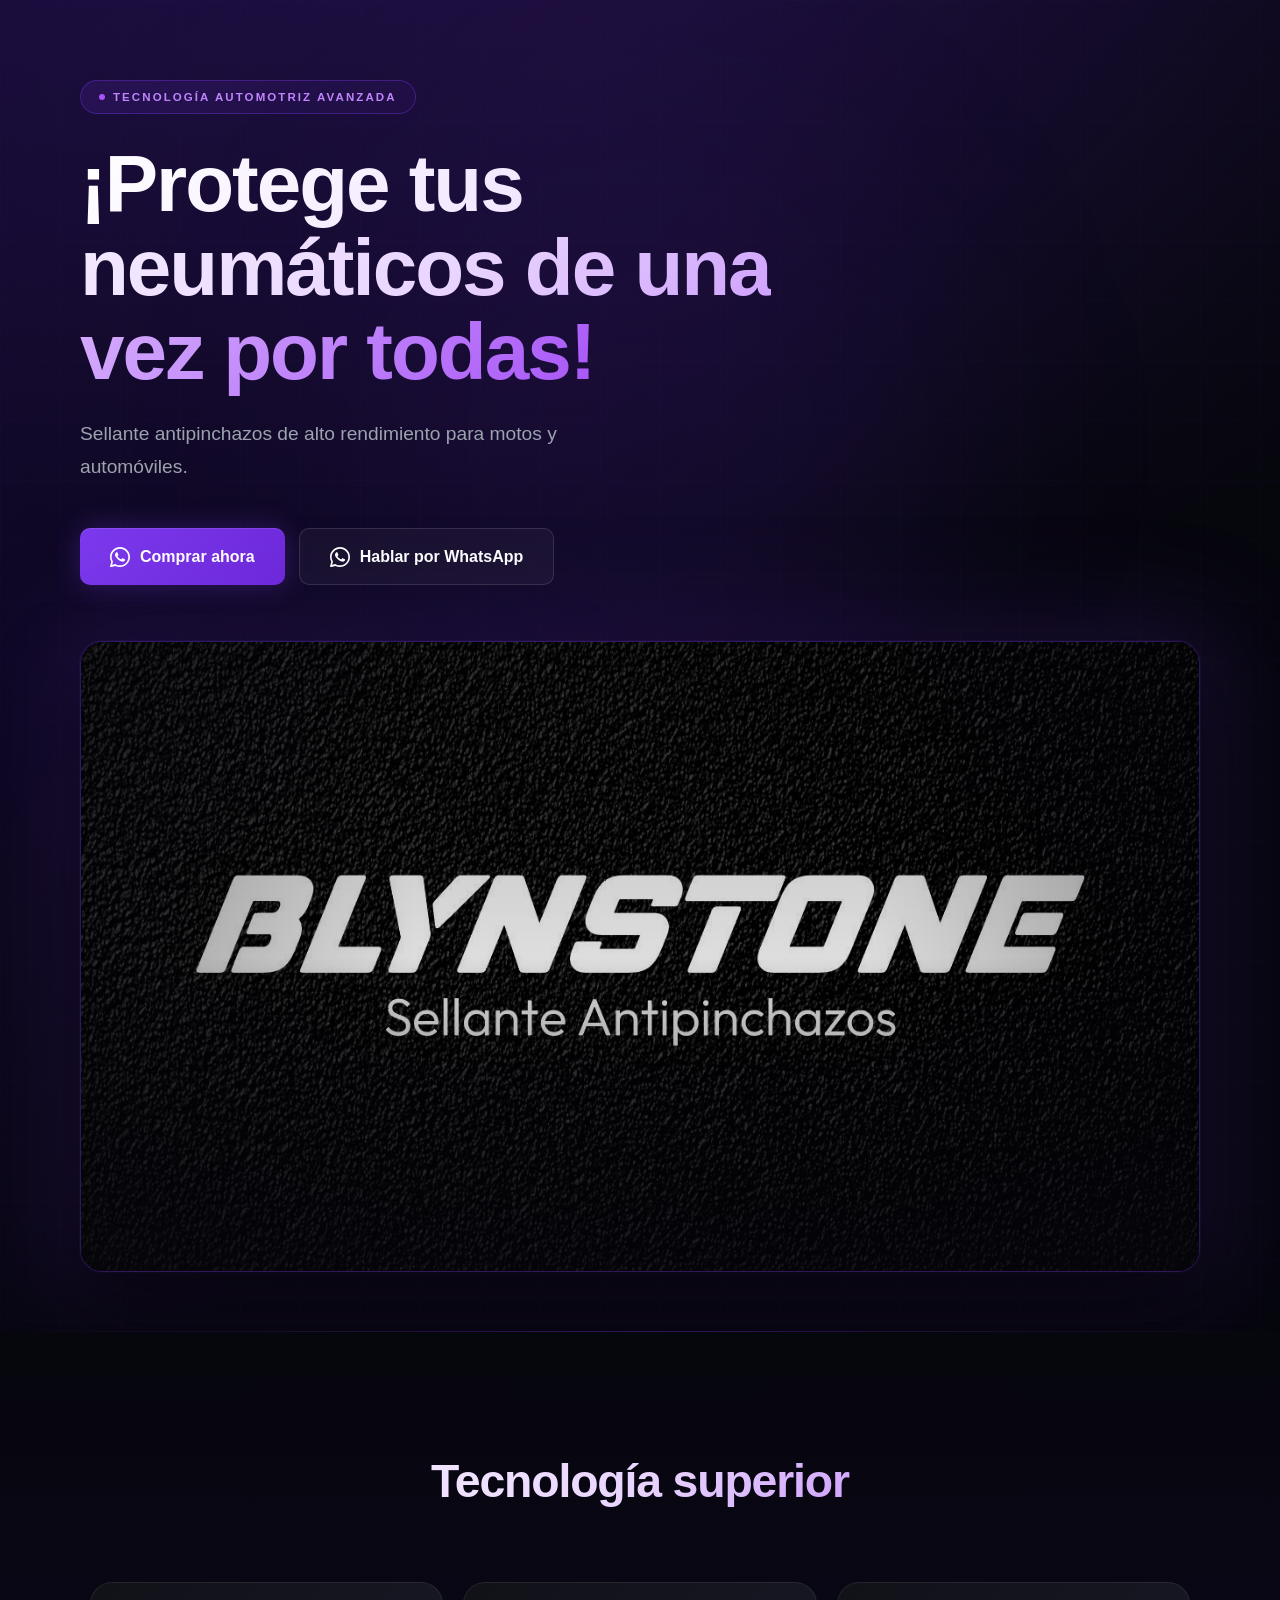
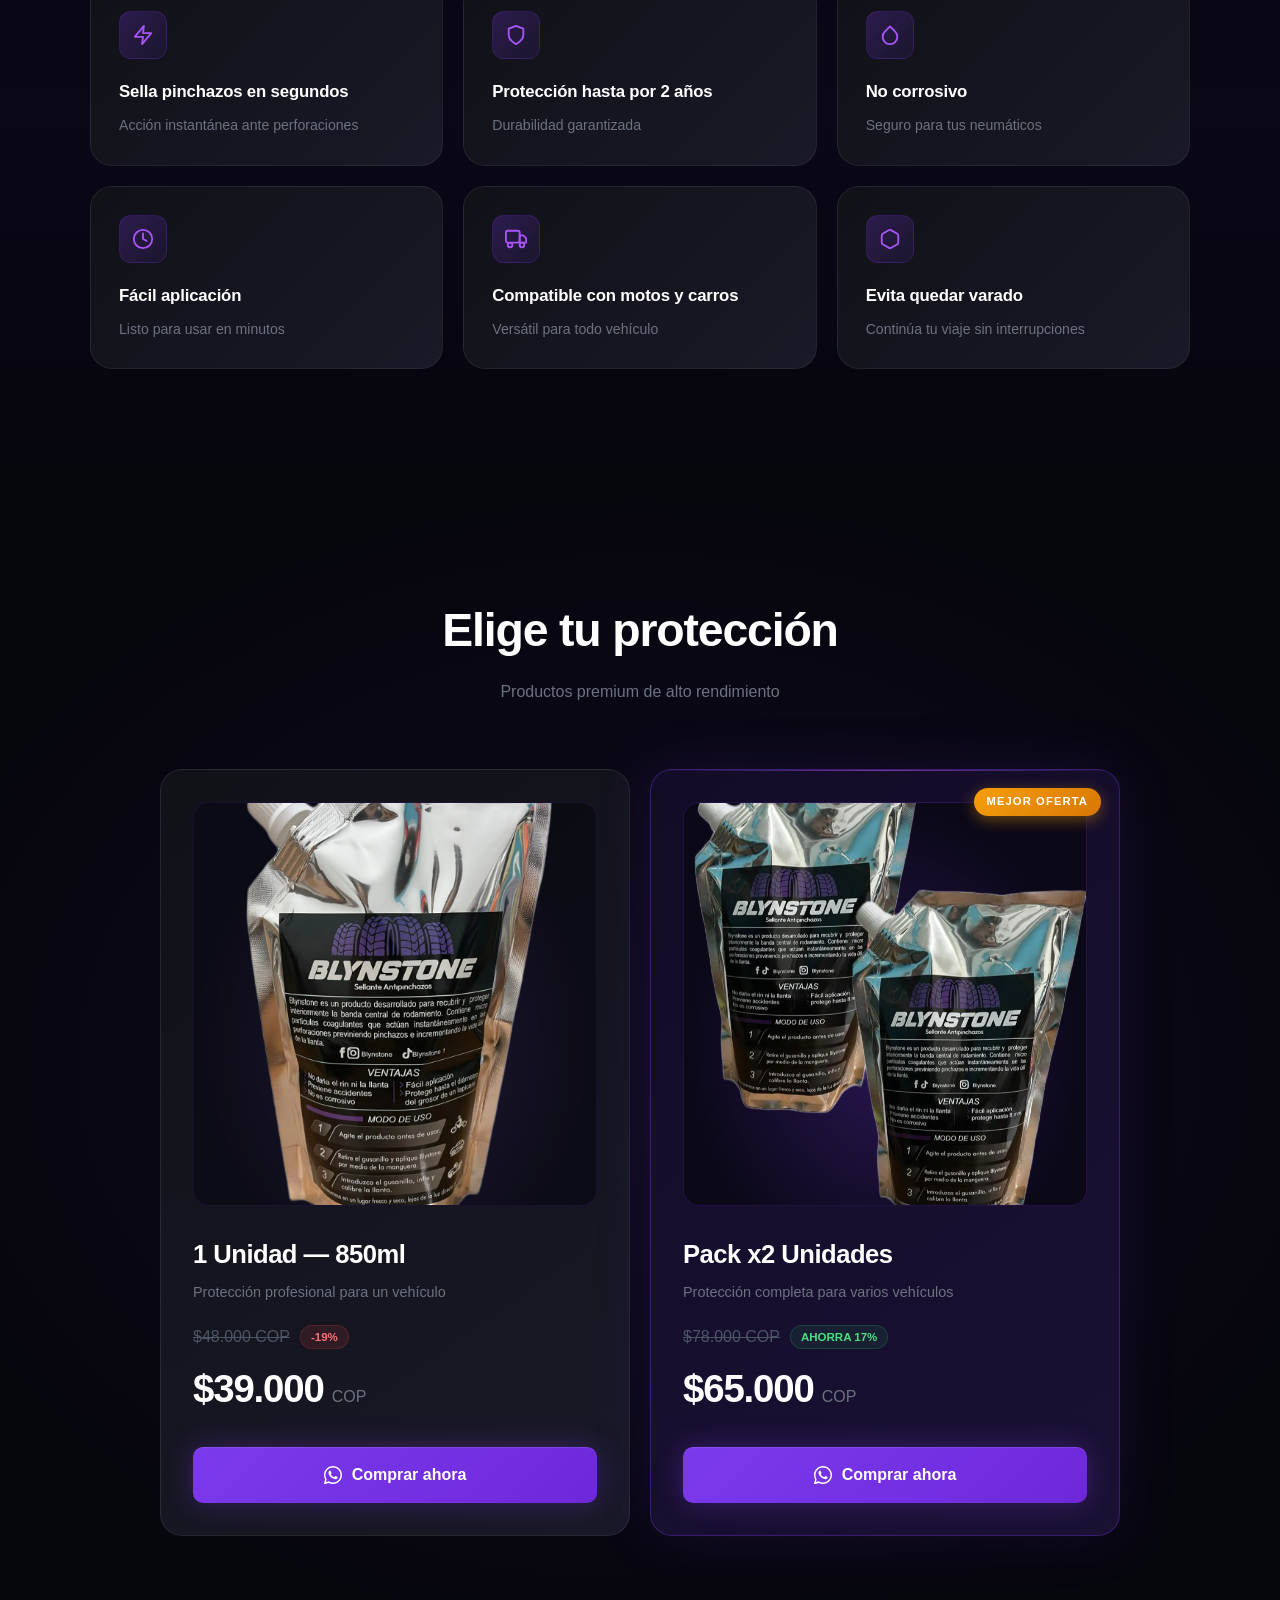
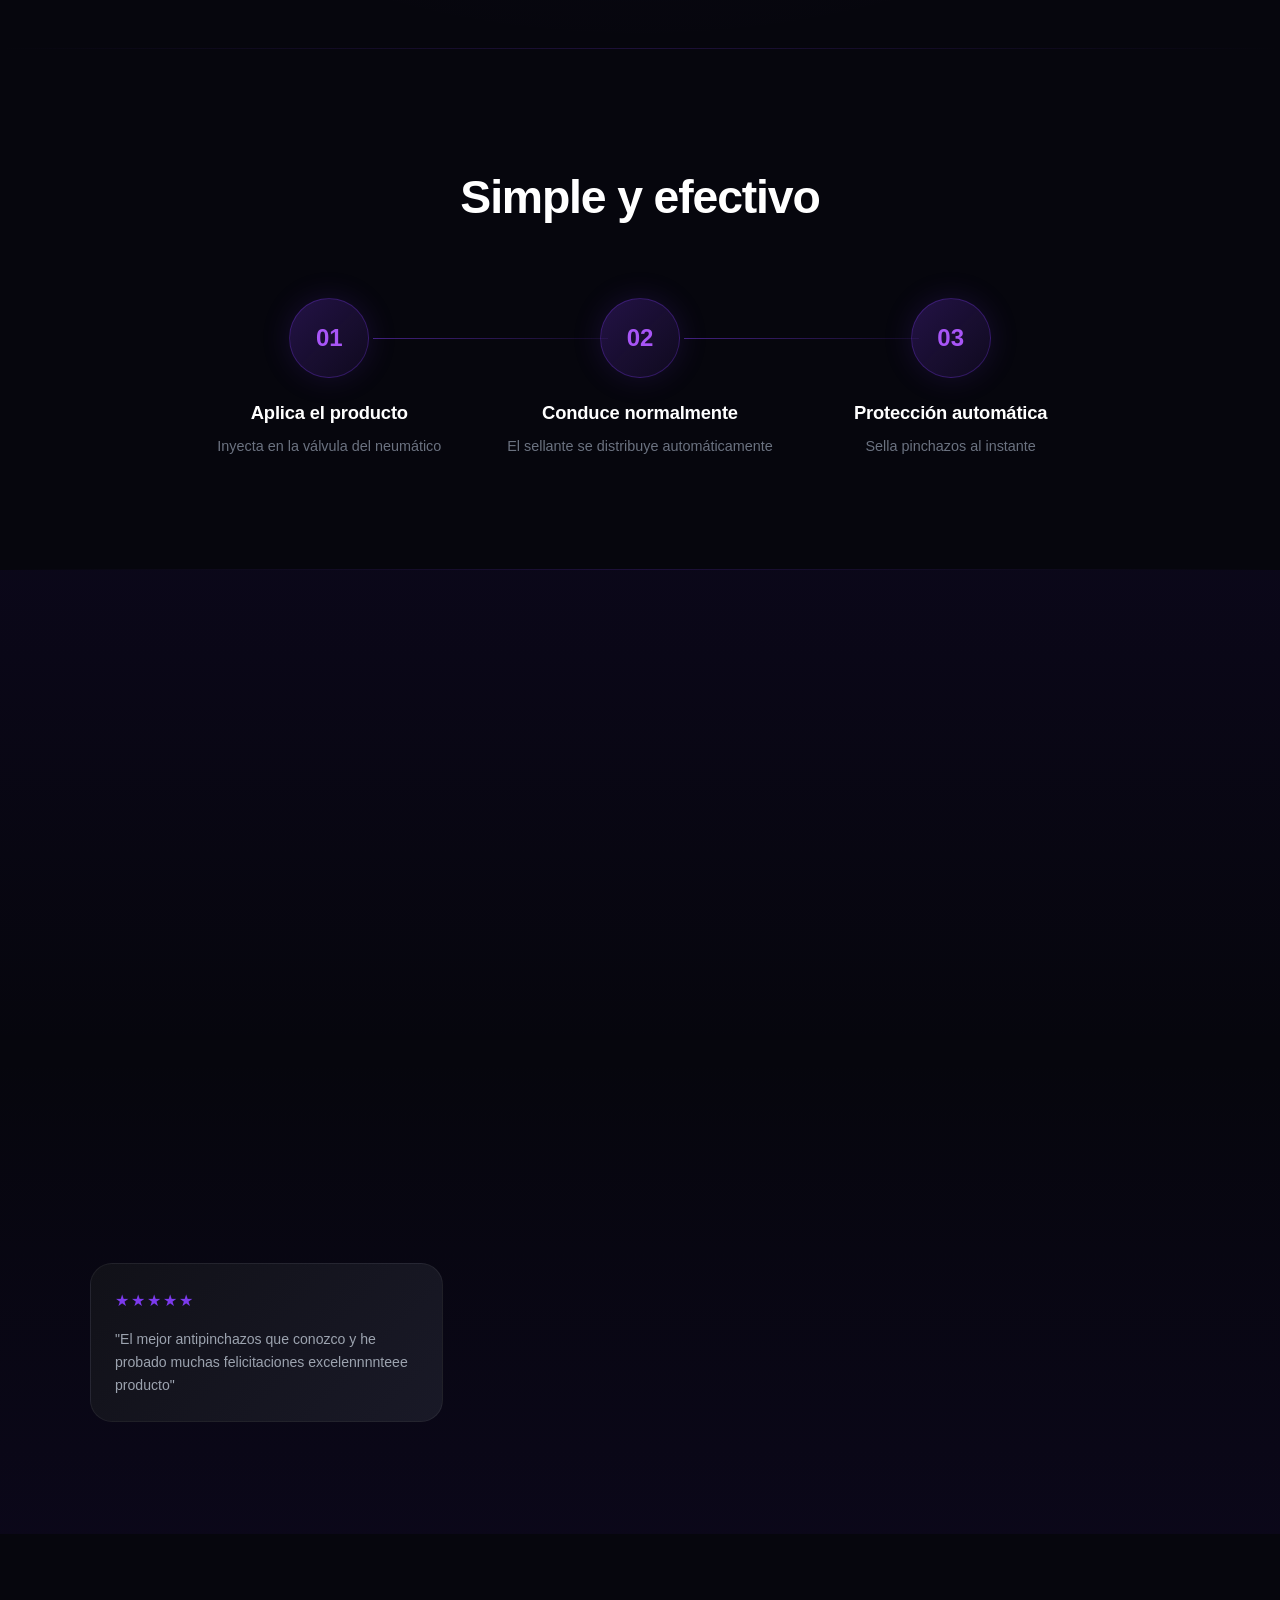
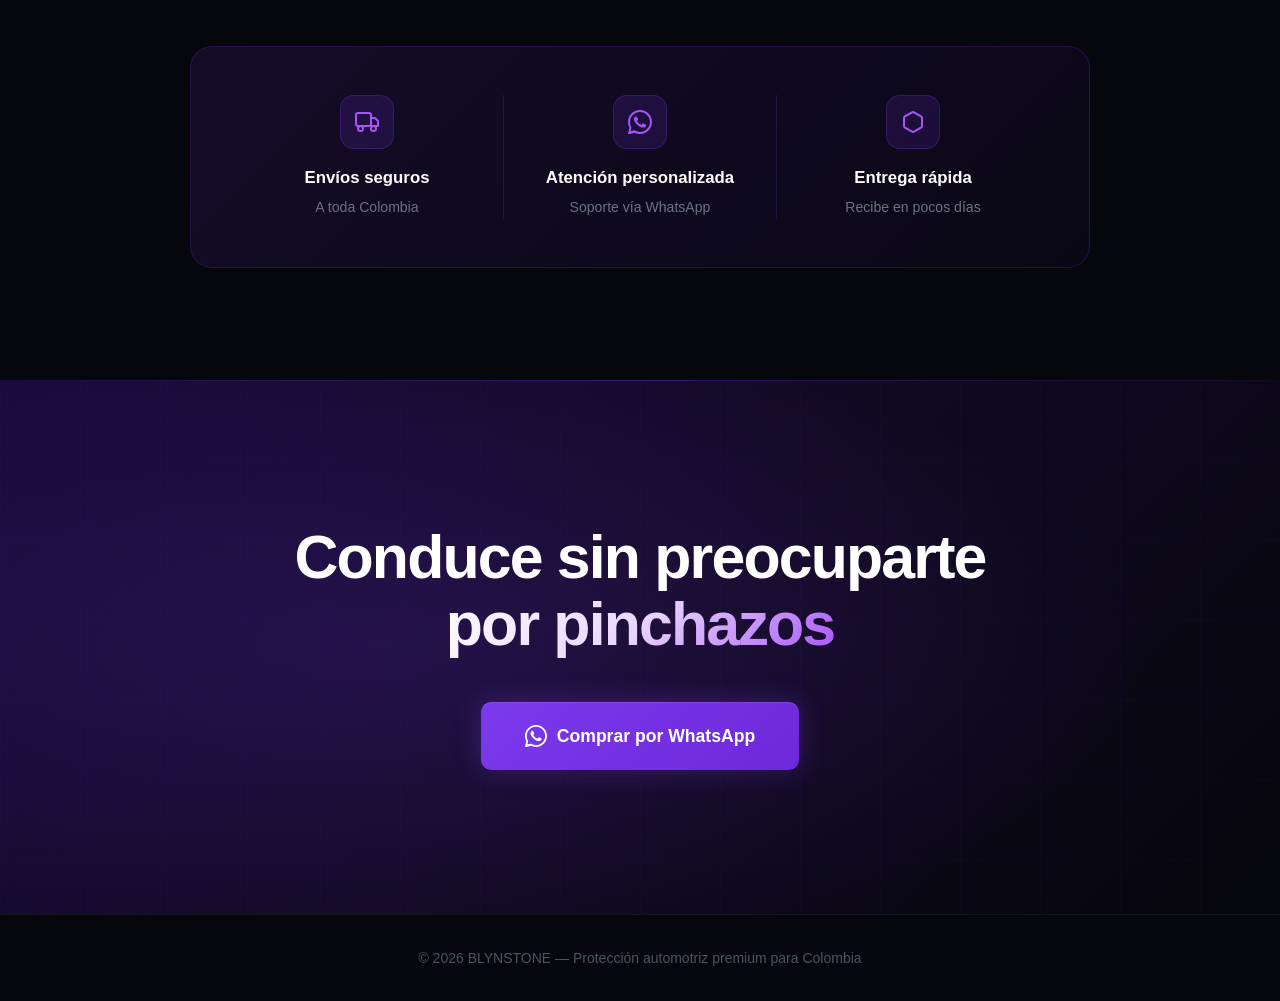
==== commit 37eb2535: "Add files via upload" ====
--- a/index.html
+++ b/index.html
@@ -70,7 +70,7 @@
       <div class="hero__visual reveal reveal--delay-2">
         <div class="hero__image-glow"></div>
         <div class="hero__image-frame">
-          <img src="{images}/Logo.jpg
+          <img src="Logo.jpg
             " alt="Blynstone — Protección para neumáticos" class="hero__img" loading="eager" />
           <div class="hero__image-overlay"></div>
         </div>
@@ -186,7 +186,7 @@
         <div class="product-card reveal">
           <div class="product-card__inner">
             <div class="product-card__visual">
-              <img src="{images}/Blynstone.png" alt="Blynstone 1 Unidad 850ml" loading="lazy" />
+              <img src="Blynstone.png" alt="Blynstone 1 Unidad 850ml" loading="lazy" />
             </div>
 
             <div class="product-card__info">
@@ -222,7 +222,7 @@
           <div class="product-card__badge">MEJOR OFERTA</div>
           <div class="product-card__inner">
             <div class="product-card__visual">
-              <img src="{images}/kitX2.png" alt="Blynstone Pack x2" loading="lazy" />
+              <img src="kitX2.png" alt="Blynstone Pack x2" loading="lazy" />
             </div>
 
             <div class="product-card__info">
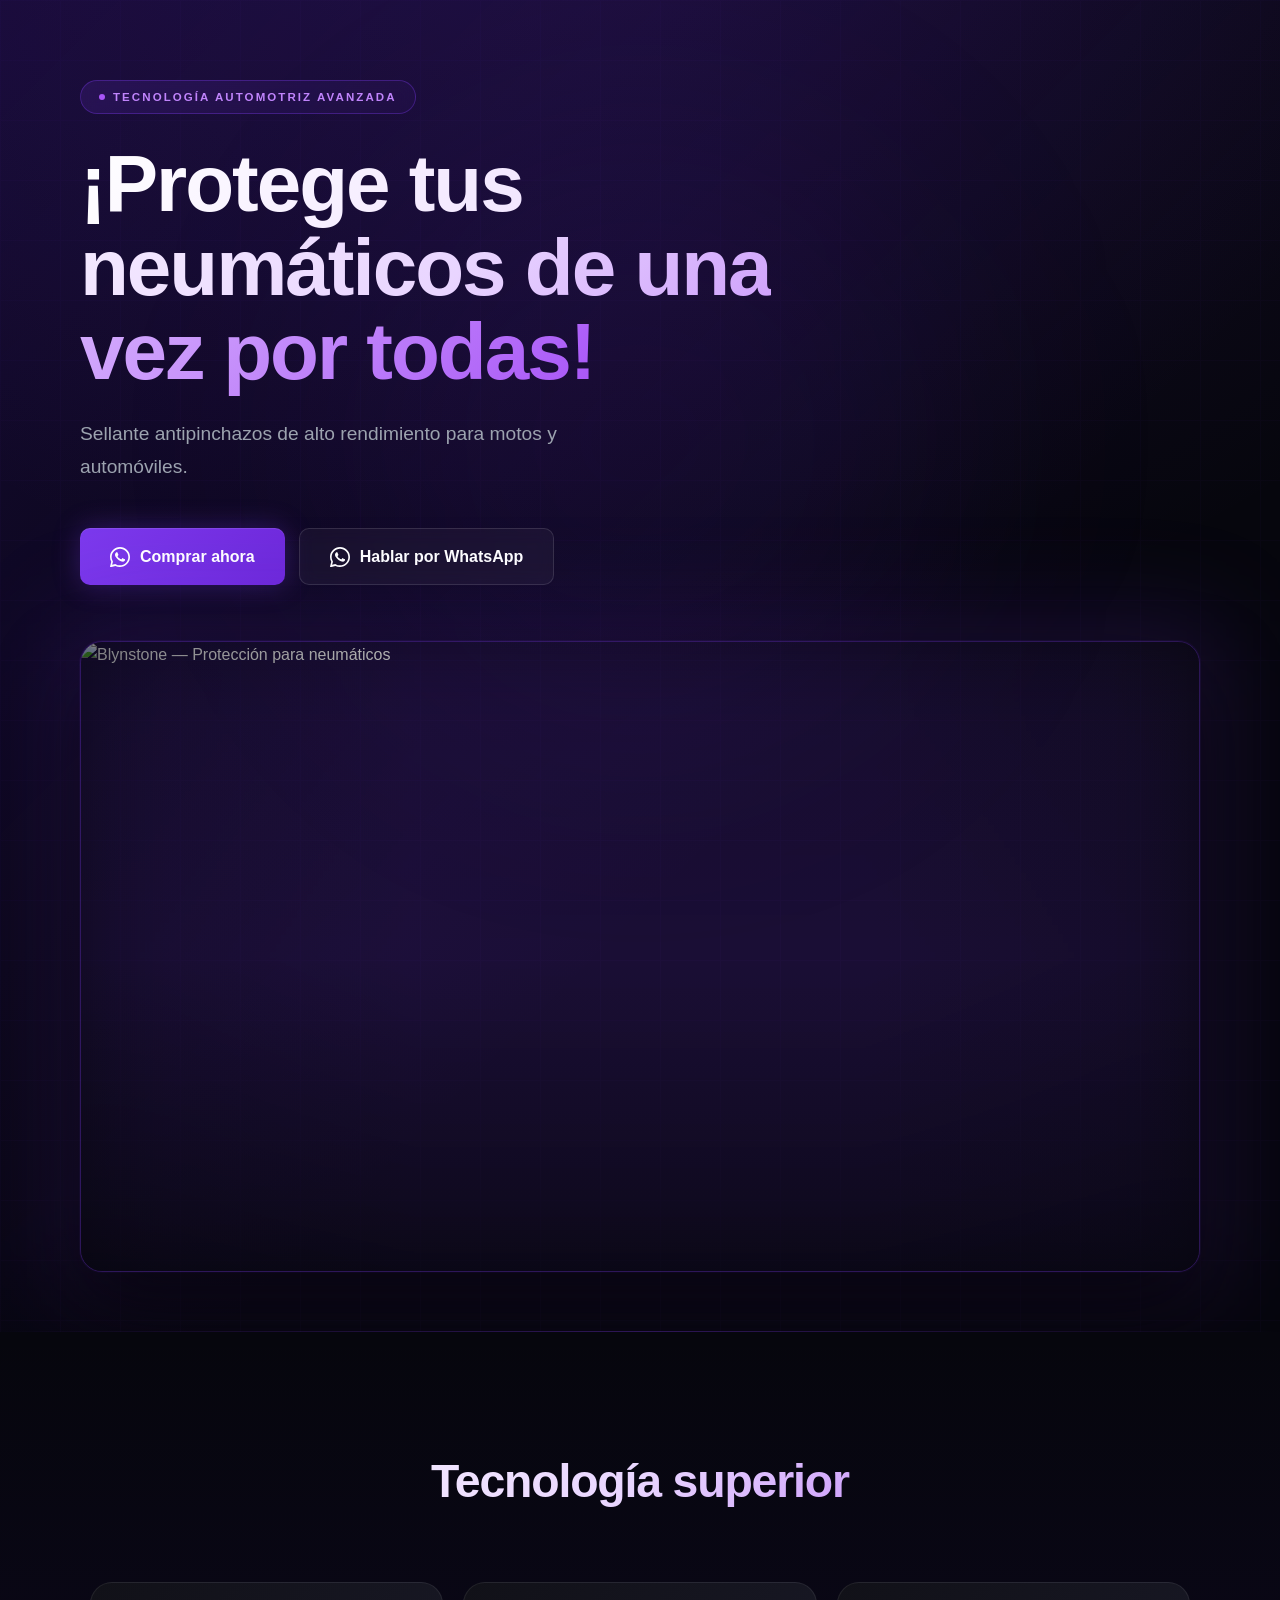
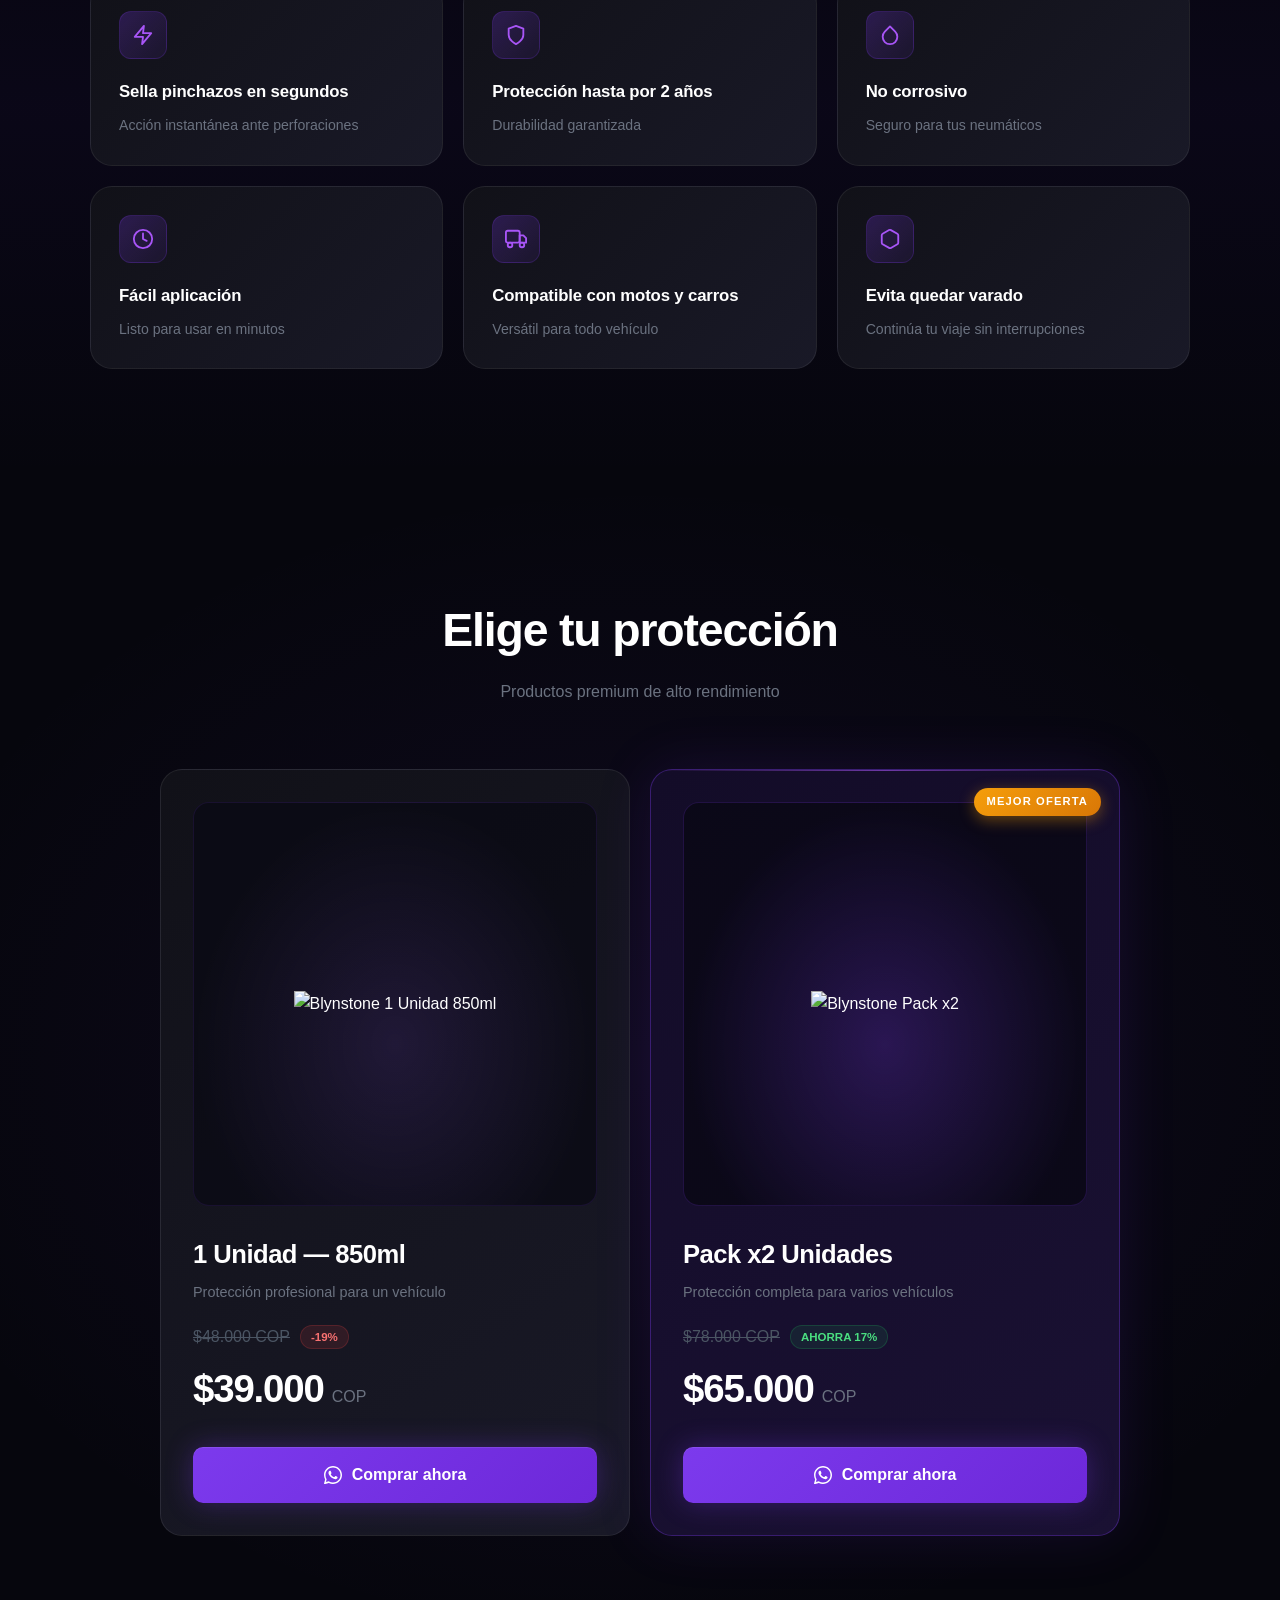
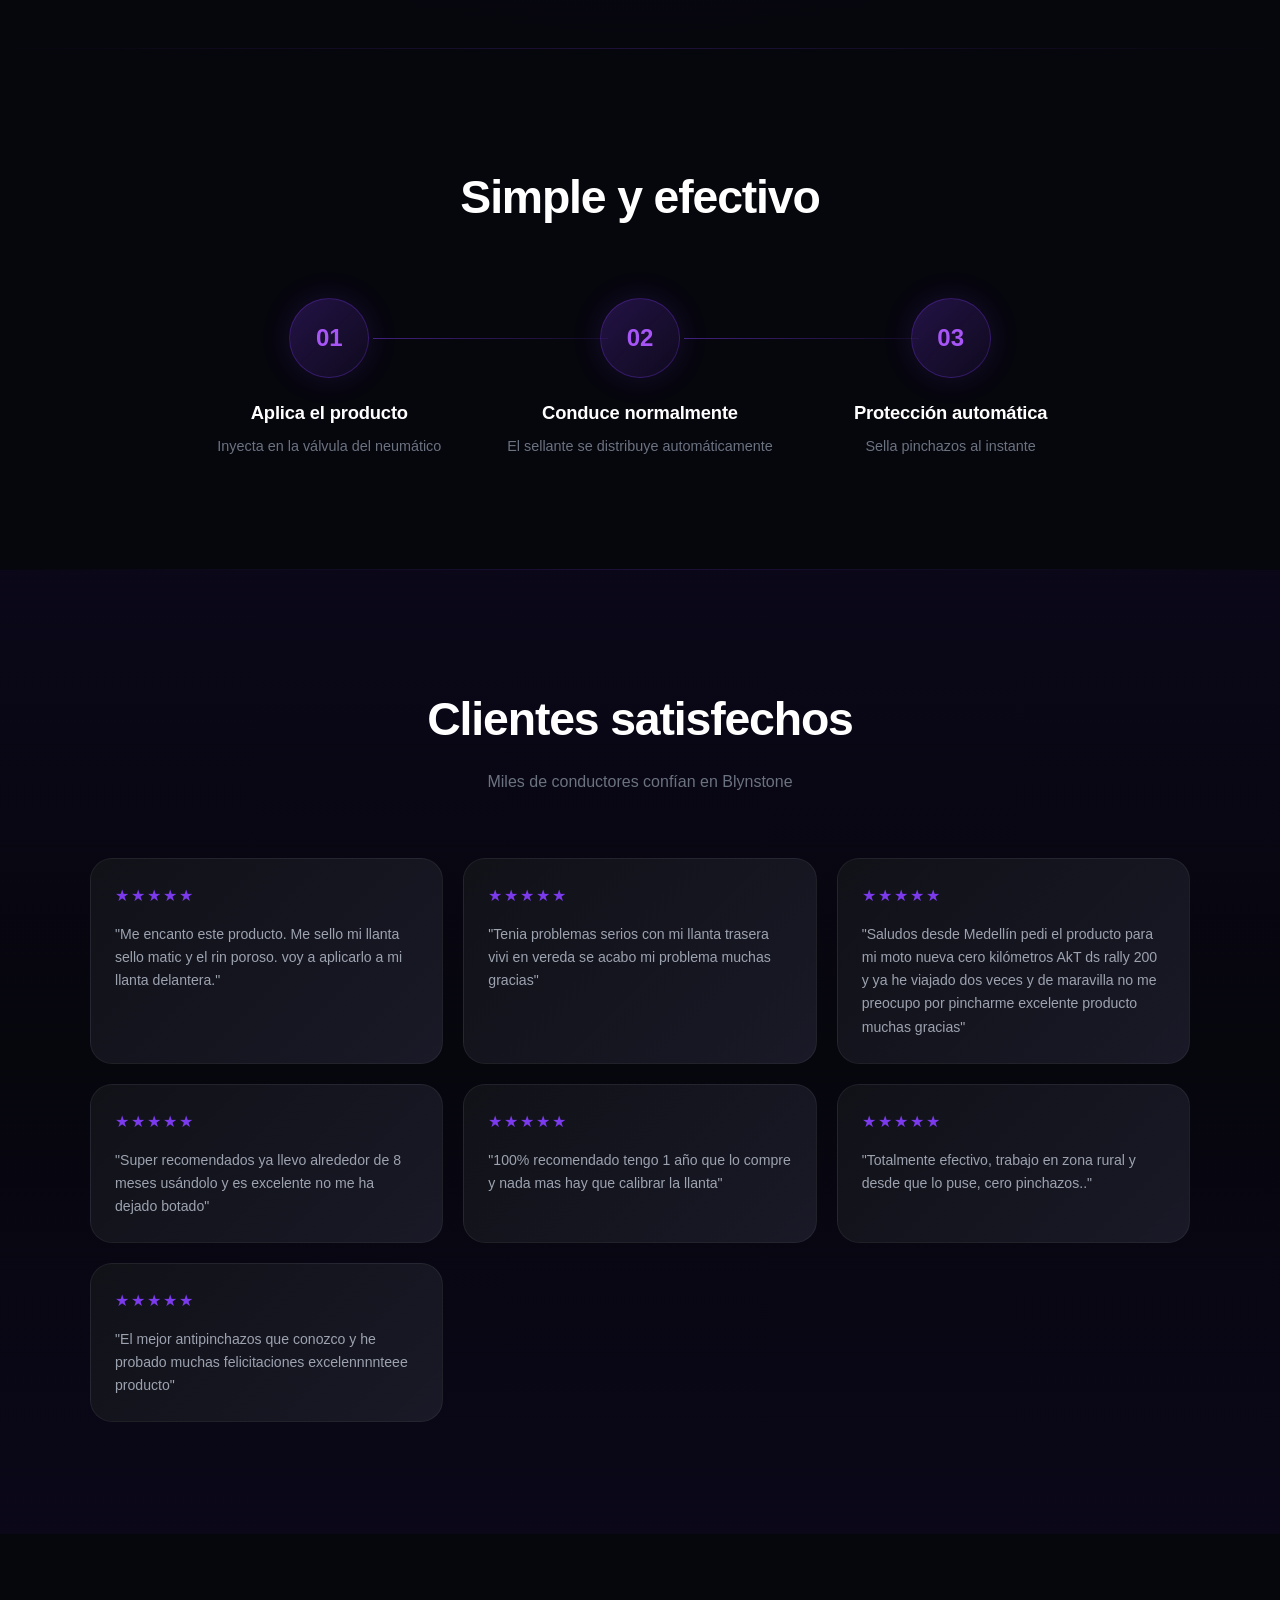
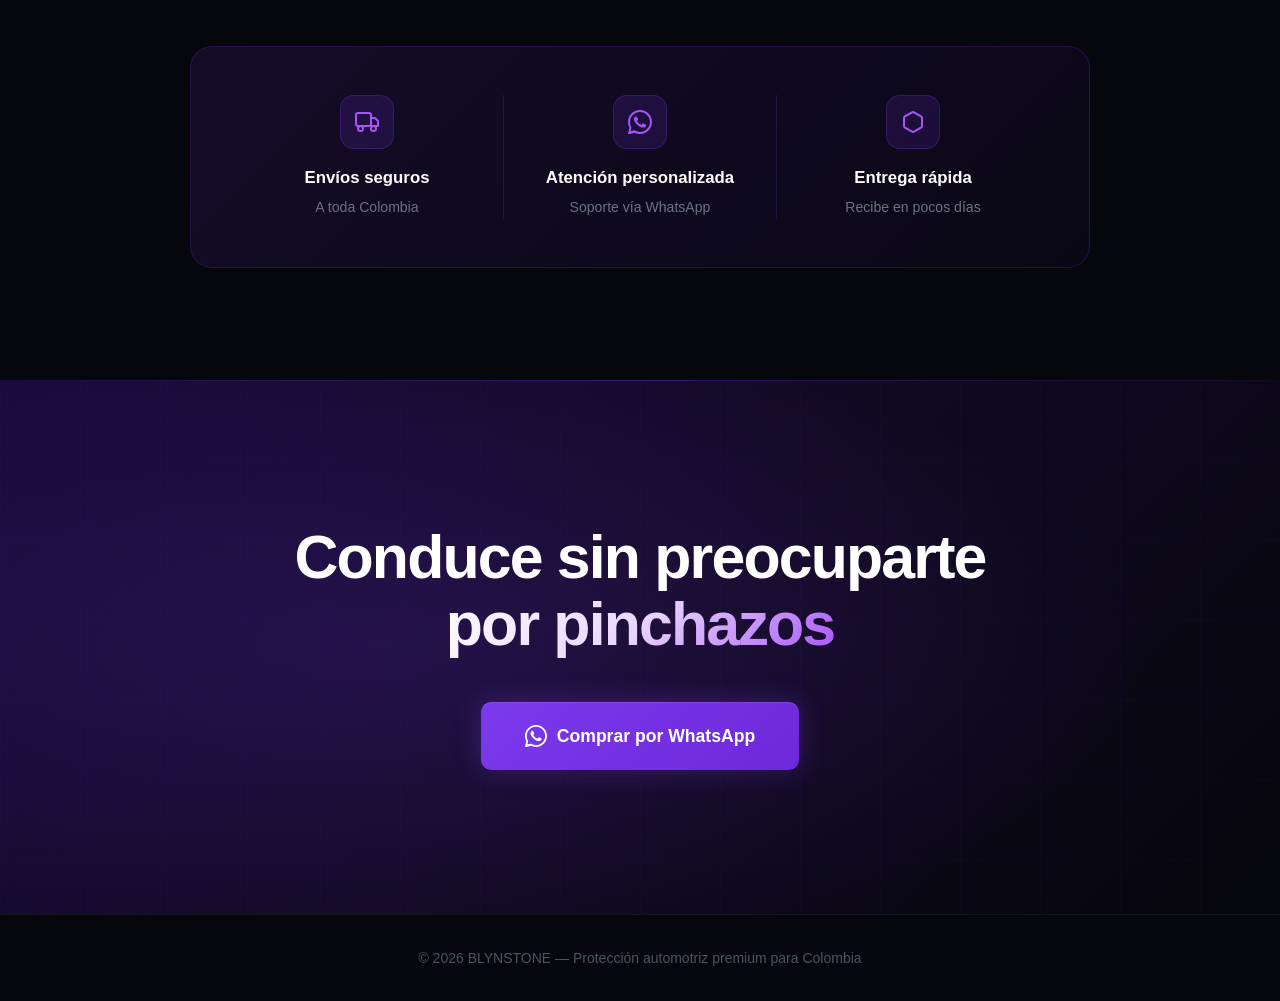
==== commit 34d6d0bd: "Add files via upload" ====
--- a/index.html
+++ b/index.html
@@ -70,7 +70,7 @@
       <div class="hero__visual reveal reveal--delay-2">
         <div class="hero__image-glow"></div>
         <div class="hero__image-frame">
-          <img src="Logo.jpg
+          <img src="{images}/Logo.jpg
             " alt="Blynstone — Protección para neumáticos" class="hero__img" loading="eager" />
           <div class="hero__image-overlay"></div>
         </div>
@@ -186,7 +186,7 @@
         <div class="product-card reveal">
           <div class="product-card__inner">
             <div class="product-card__visual">
-              <img src="Blynstone.png" alt="Blynstone 1 Unidad 850ml" loading="lazy" />
+              <img src="{images}/Blynstone.png" alt="Blynstone 1 Unidad 850ml" loading="lazy" />
             </div>
 
             <div class="product-card__info">
@@ -222,7 +222,7 @@
           <div class="product-card__badge">MEJOR OFERTA</div>
           <div class="product-card__inner">
             <div class="product-card__visual">
-              <img src="kitX2.png" alt="Blynstone Pack x2" loading="lazy" />
+              <img src="{images}/kitX2.png" alt="Blynstone Pack x2" loading="lazy" />
             </div>
 
             <div class="product-card__info">
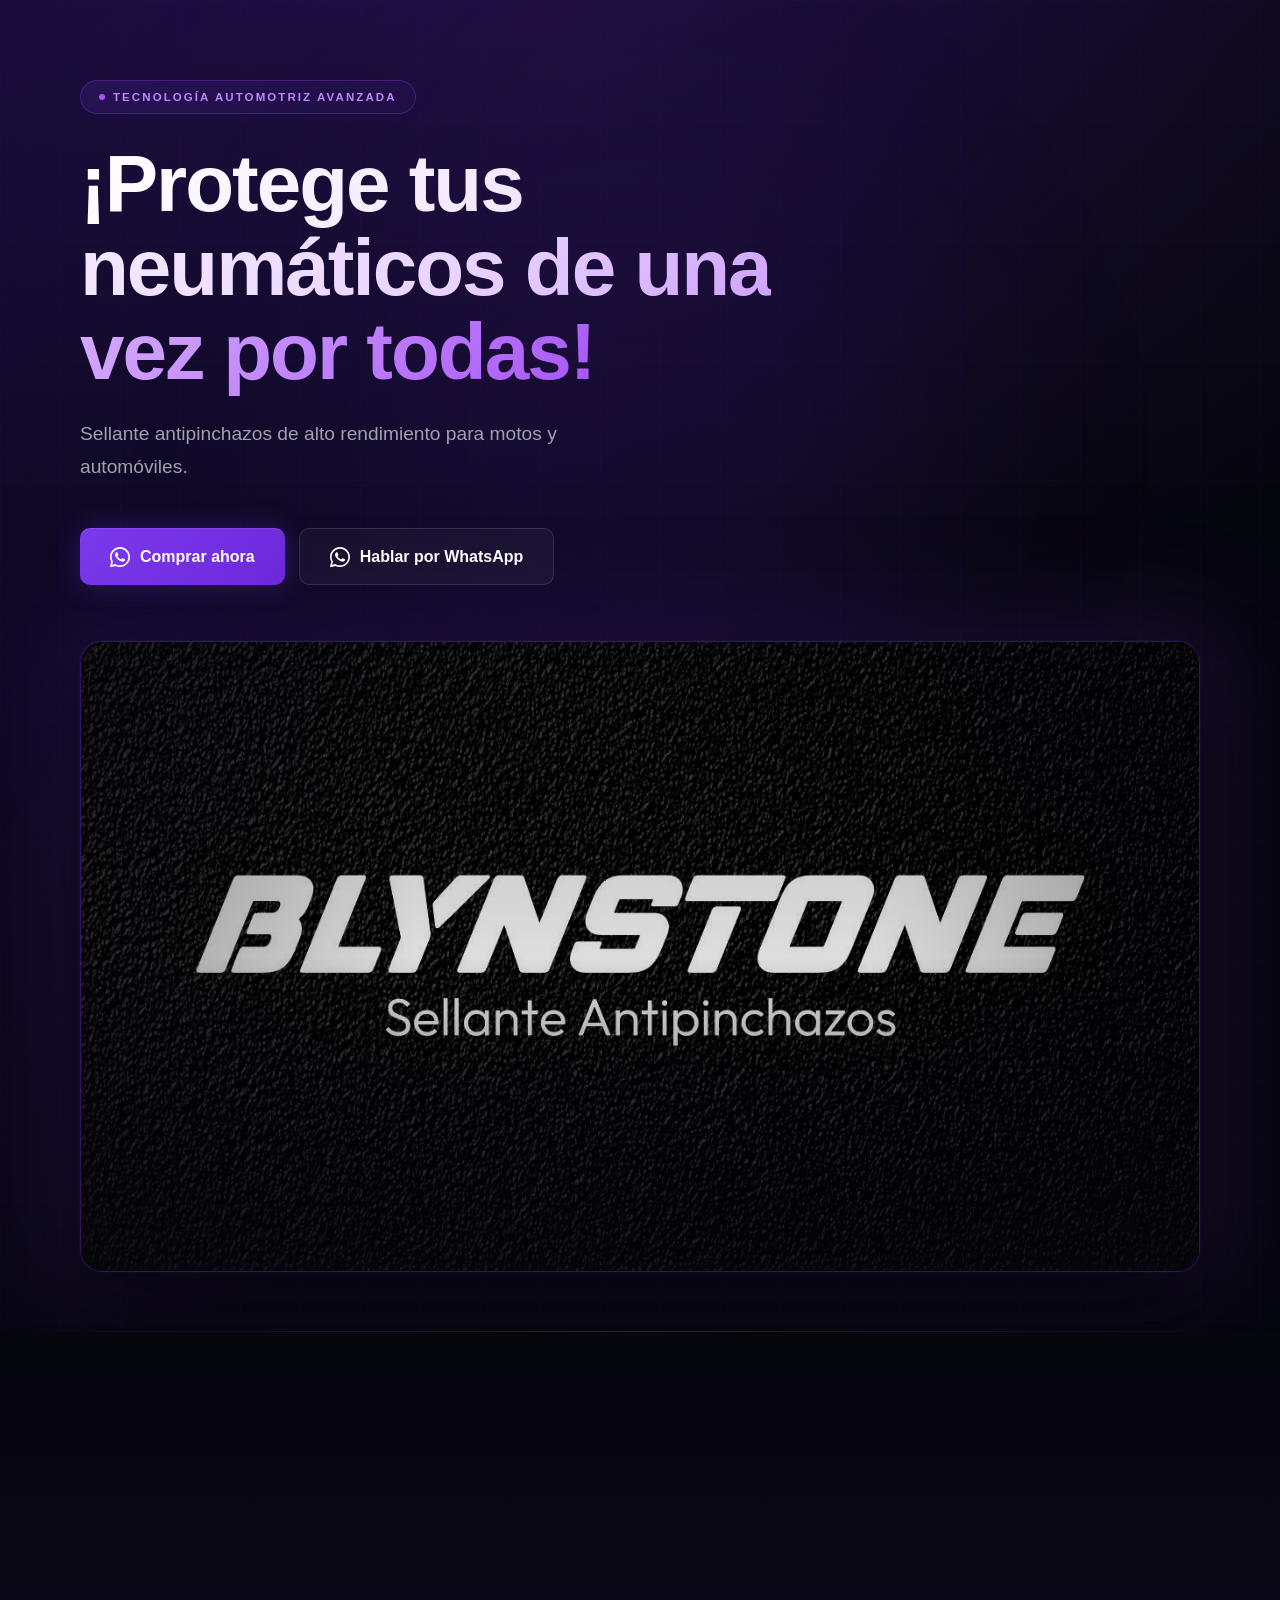
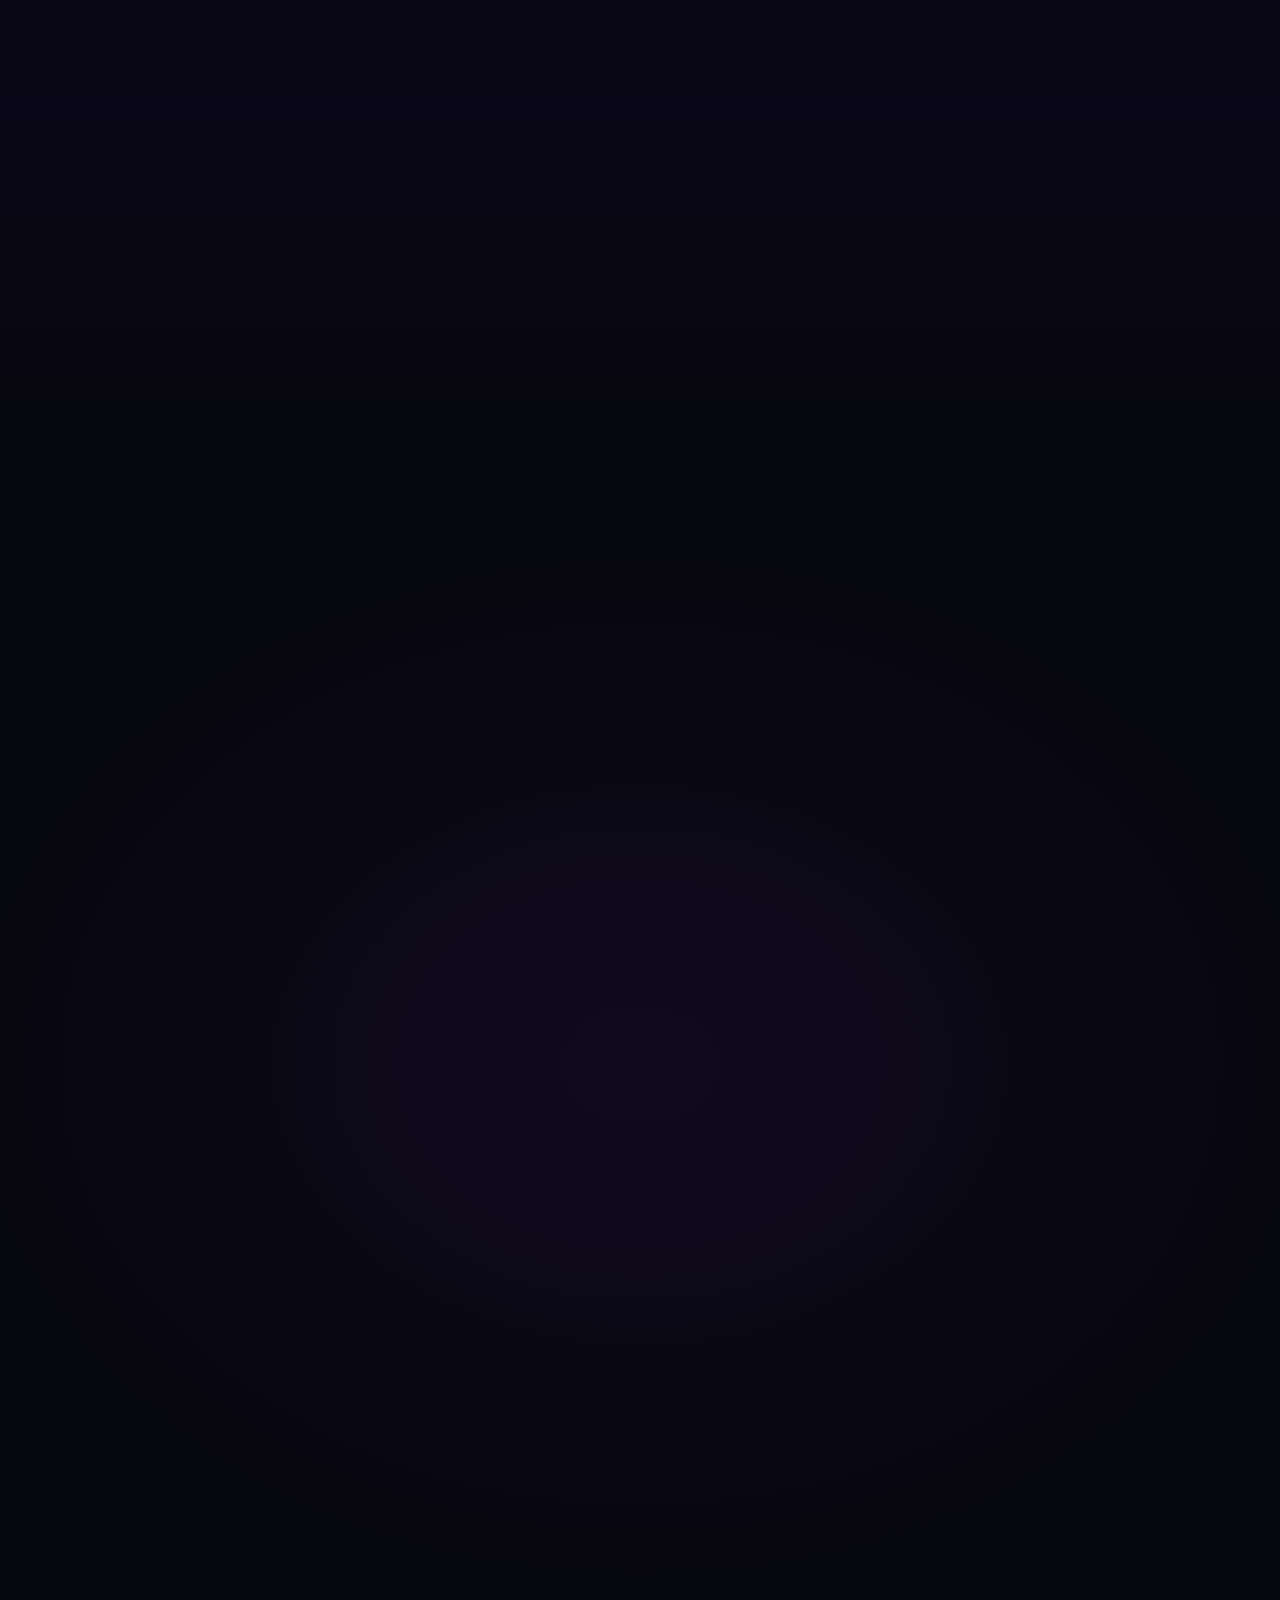
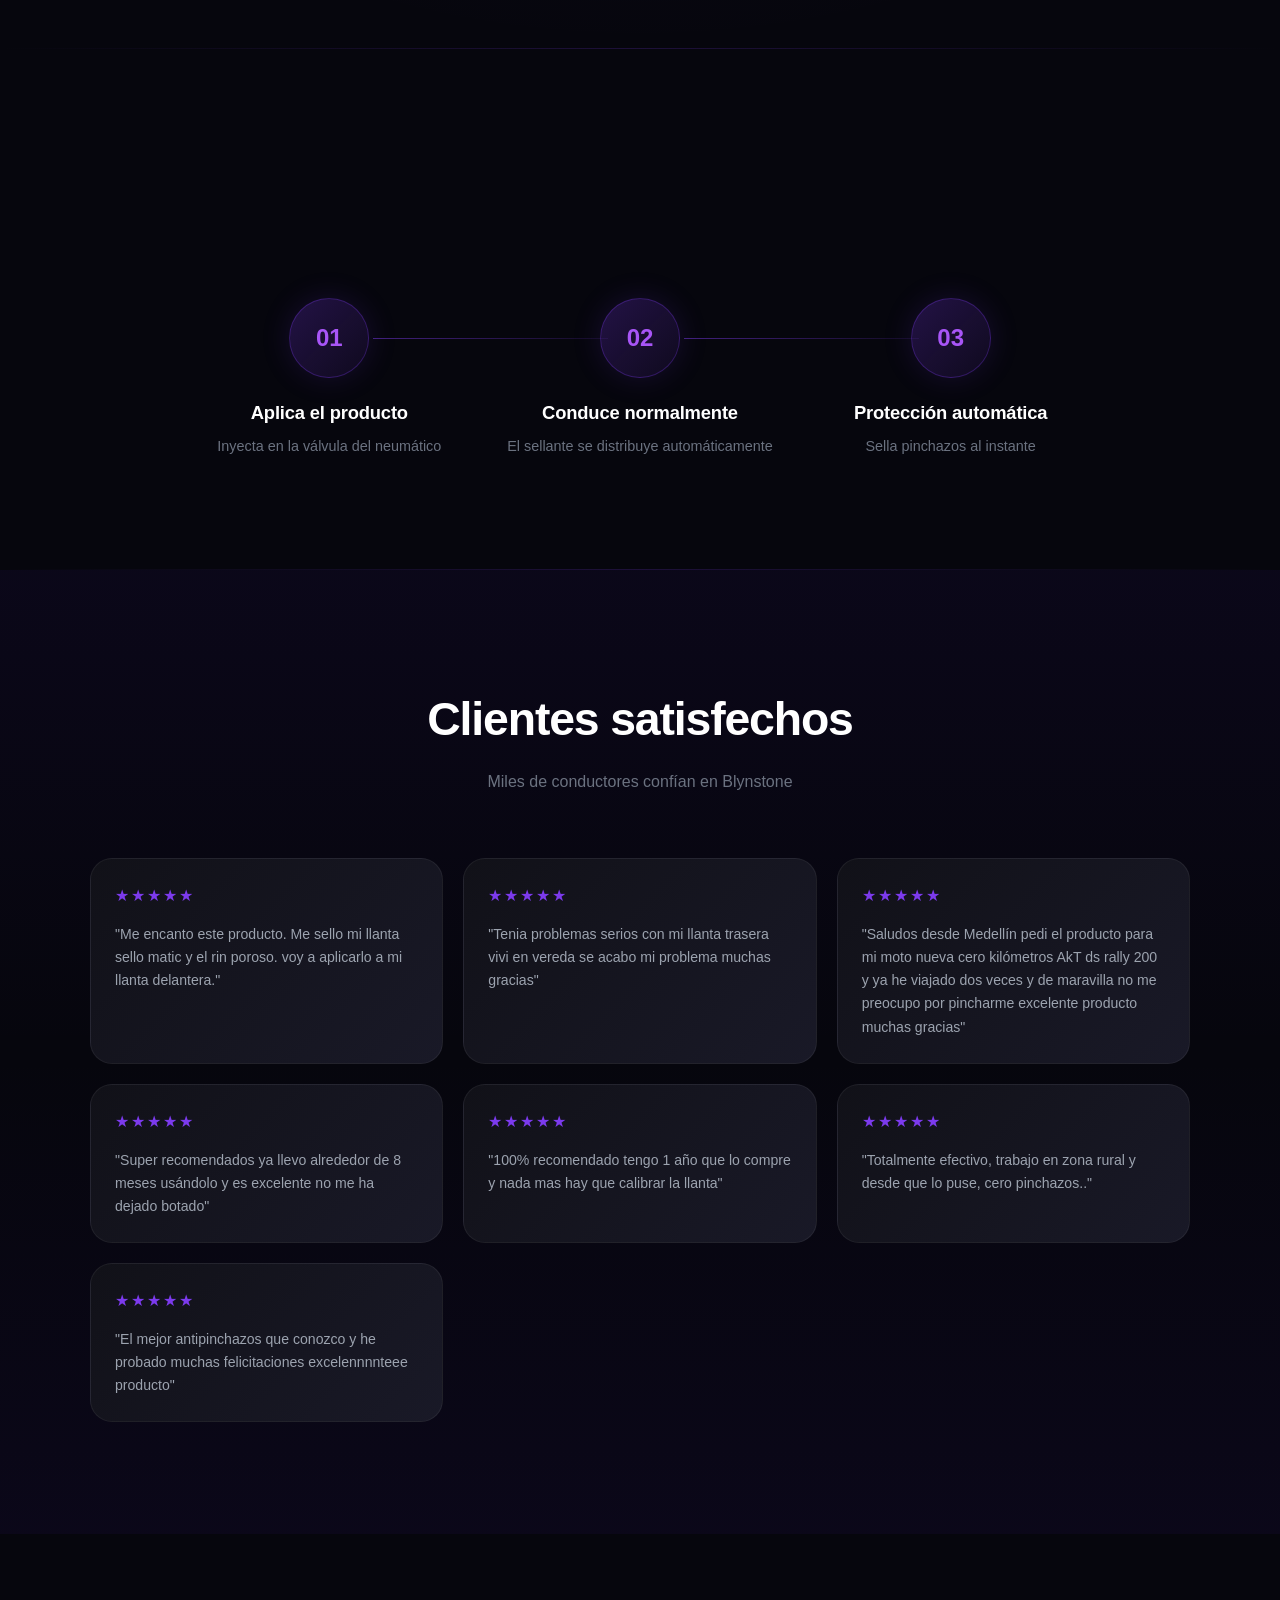
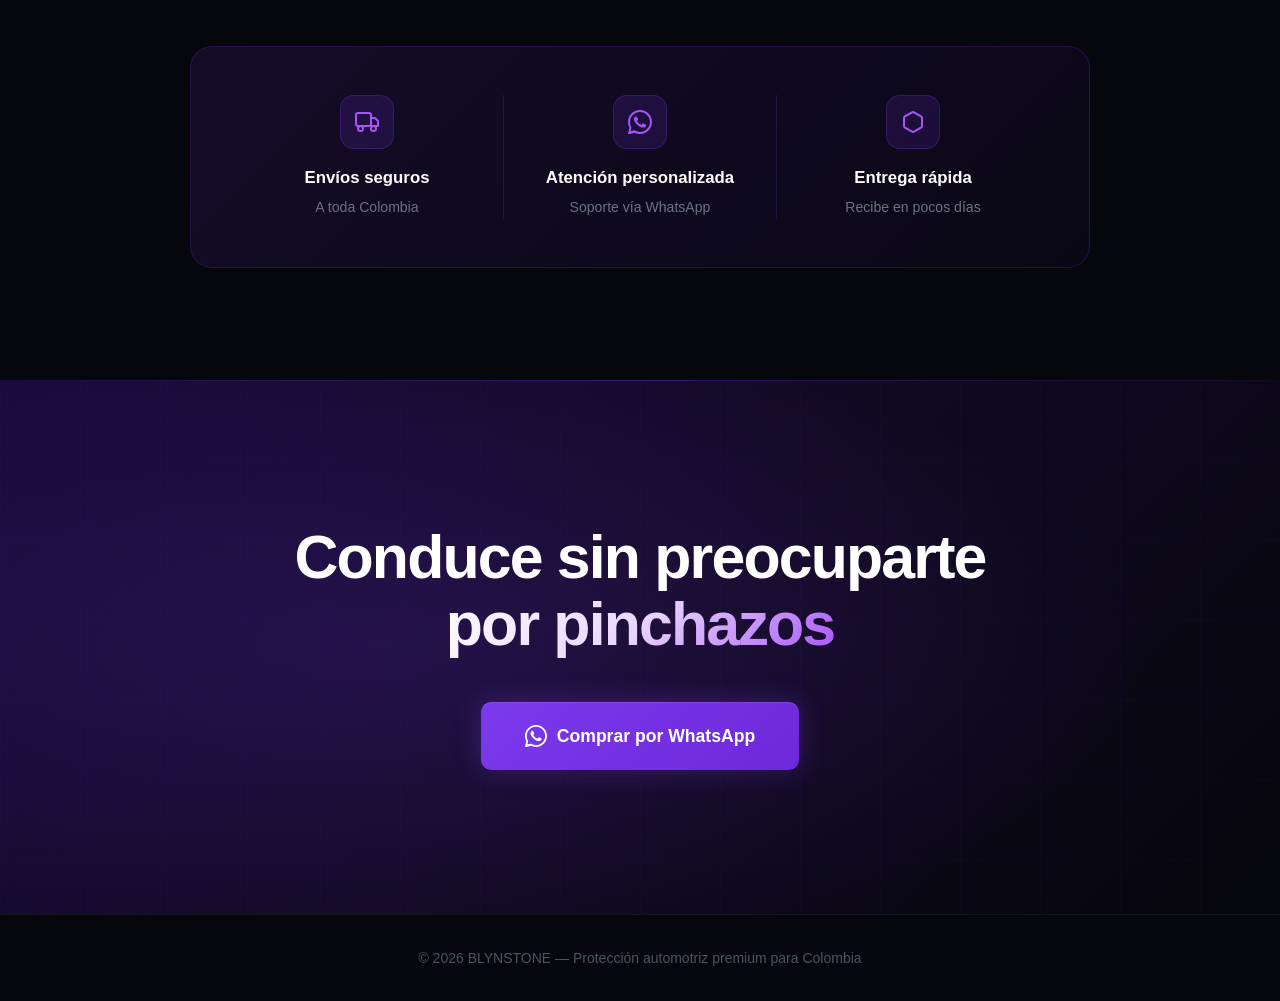
==== commit 1e9ac77e: "Add files via upload" ====
--- a/index.html
+++ b/index.html
@@ -70,7 +70,7 @@
       <div class="hero__visual reveal reveal--delay-2">
         <div class="hero__image-glow"></div>
         <div class="hero__image-frame">
-          <img src="{images}/Logo.jpg
+          <img src="Logo.jpg
             " alt="Blynstone — Protección para neumáticos" class="hero__img" loading="eager" />
           <div class="hero__image-overlay"></div>
         </div>
@@ -186,7 +186,7 @@
         <div class="product-card reveal">
           <div class="product-card__inner">
             <div class="product-card__visual">
-              <img src="{images}/Blynstone.png" alt="Blynstone 1 Unidad 850ml" loading="lazy" />
+              <img src="Blynstone.png" alt="Blynstone 1 Unidad 850ml" loading="lazy" />
             </div>
 
             <div class="product-card__info">
@@ -222,7 +222,7 @@
           <div class="product-card__badge">MEJOR OFERTA</div>
           <div class="product-card__inner">
             <div class="product-card__visual">
-              <img src="{images}/kitX2.png" alt="Blynstone Pack x2" loading="lazy" />
+              <img src="kitX2.png" alt="Blynstone Pack x2" loading="lazy" />
             </div>
 
             <div class="product-card__info">
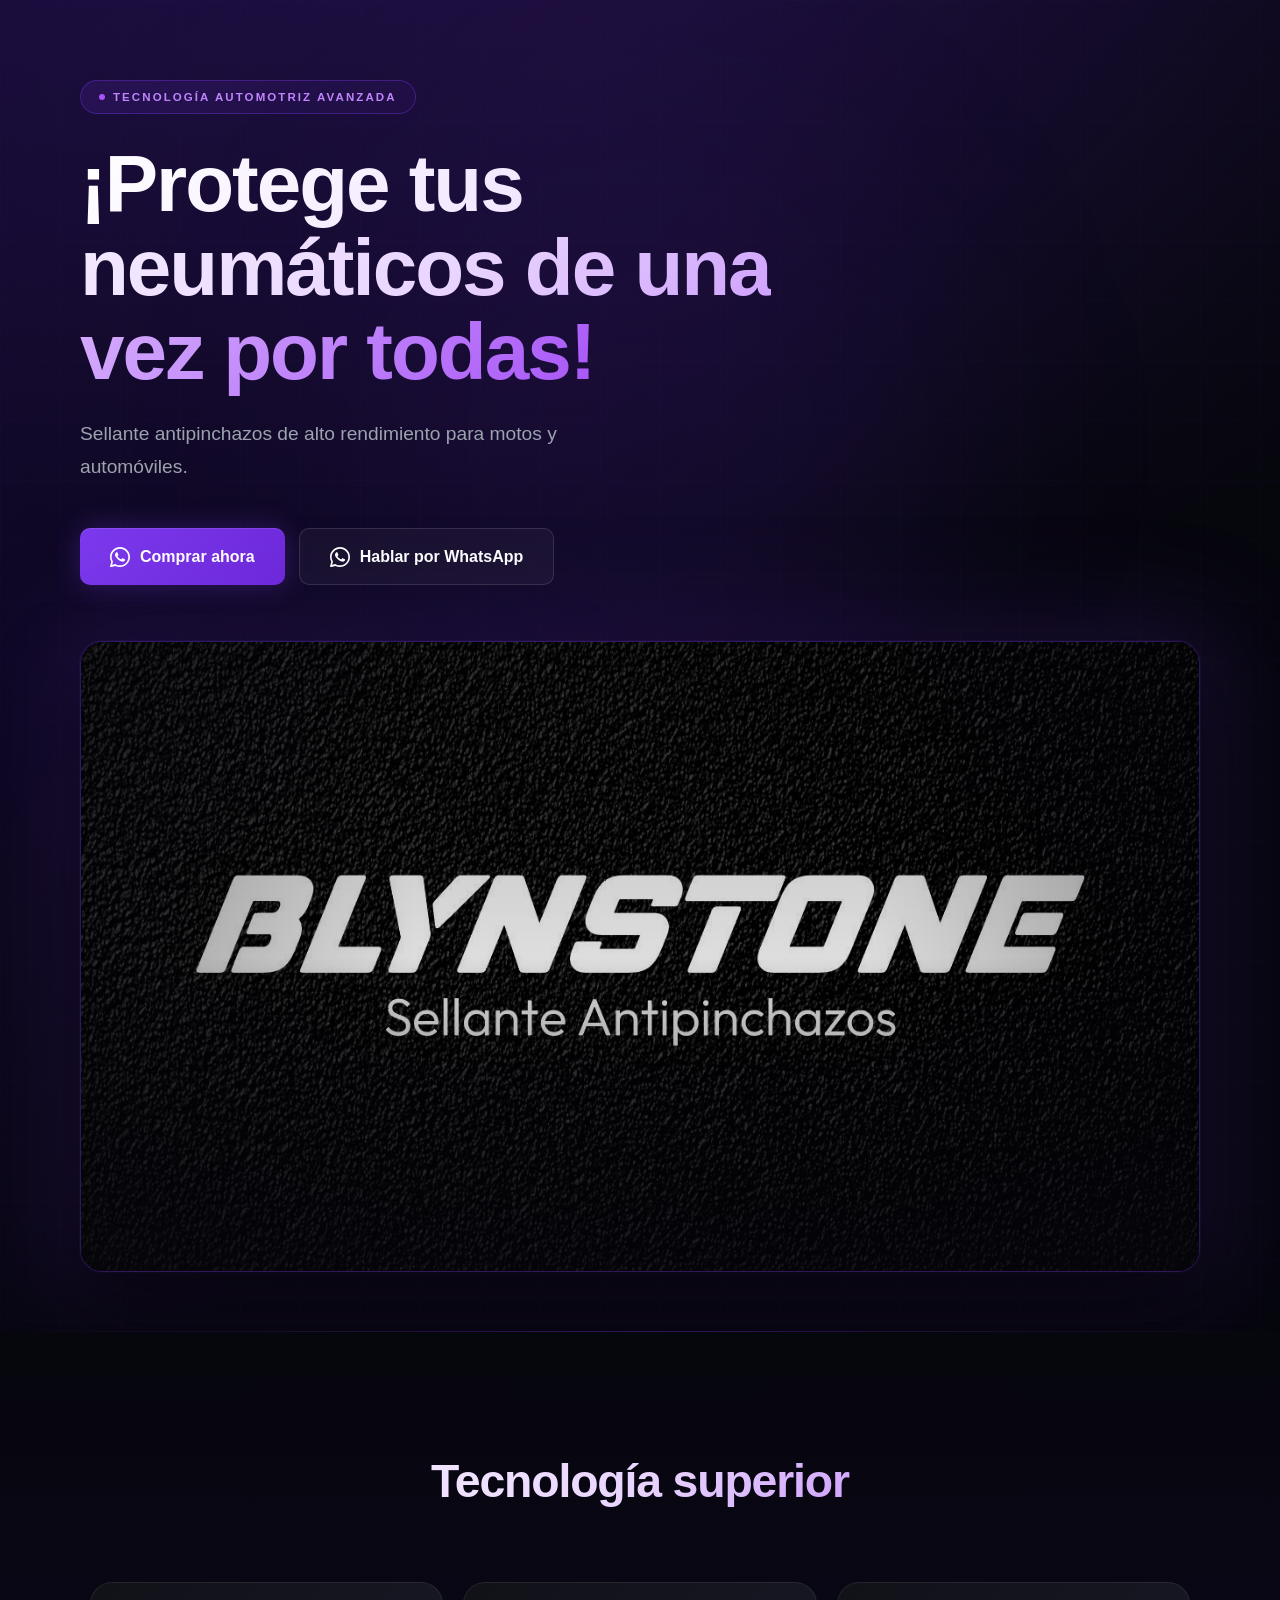
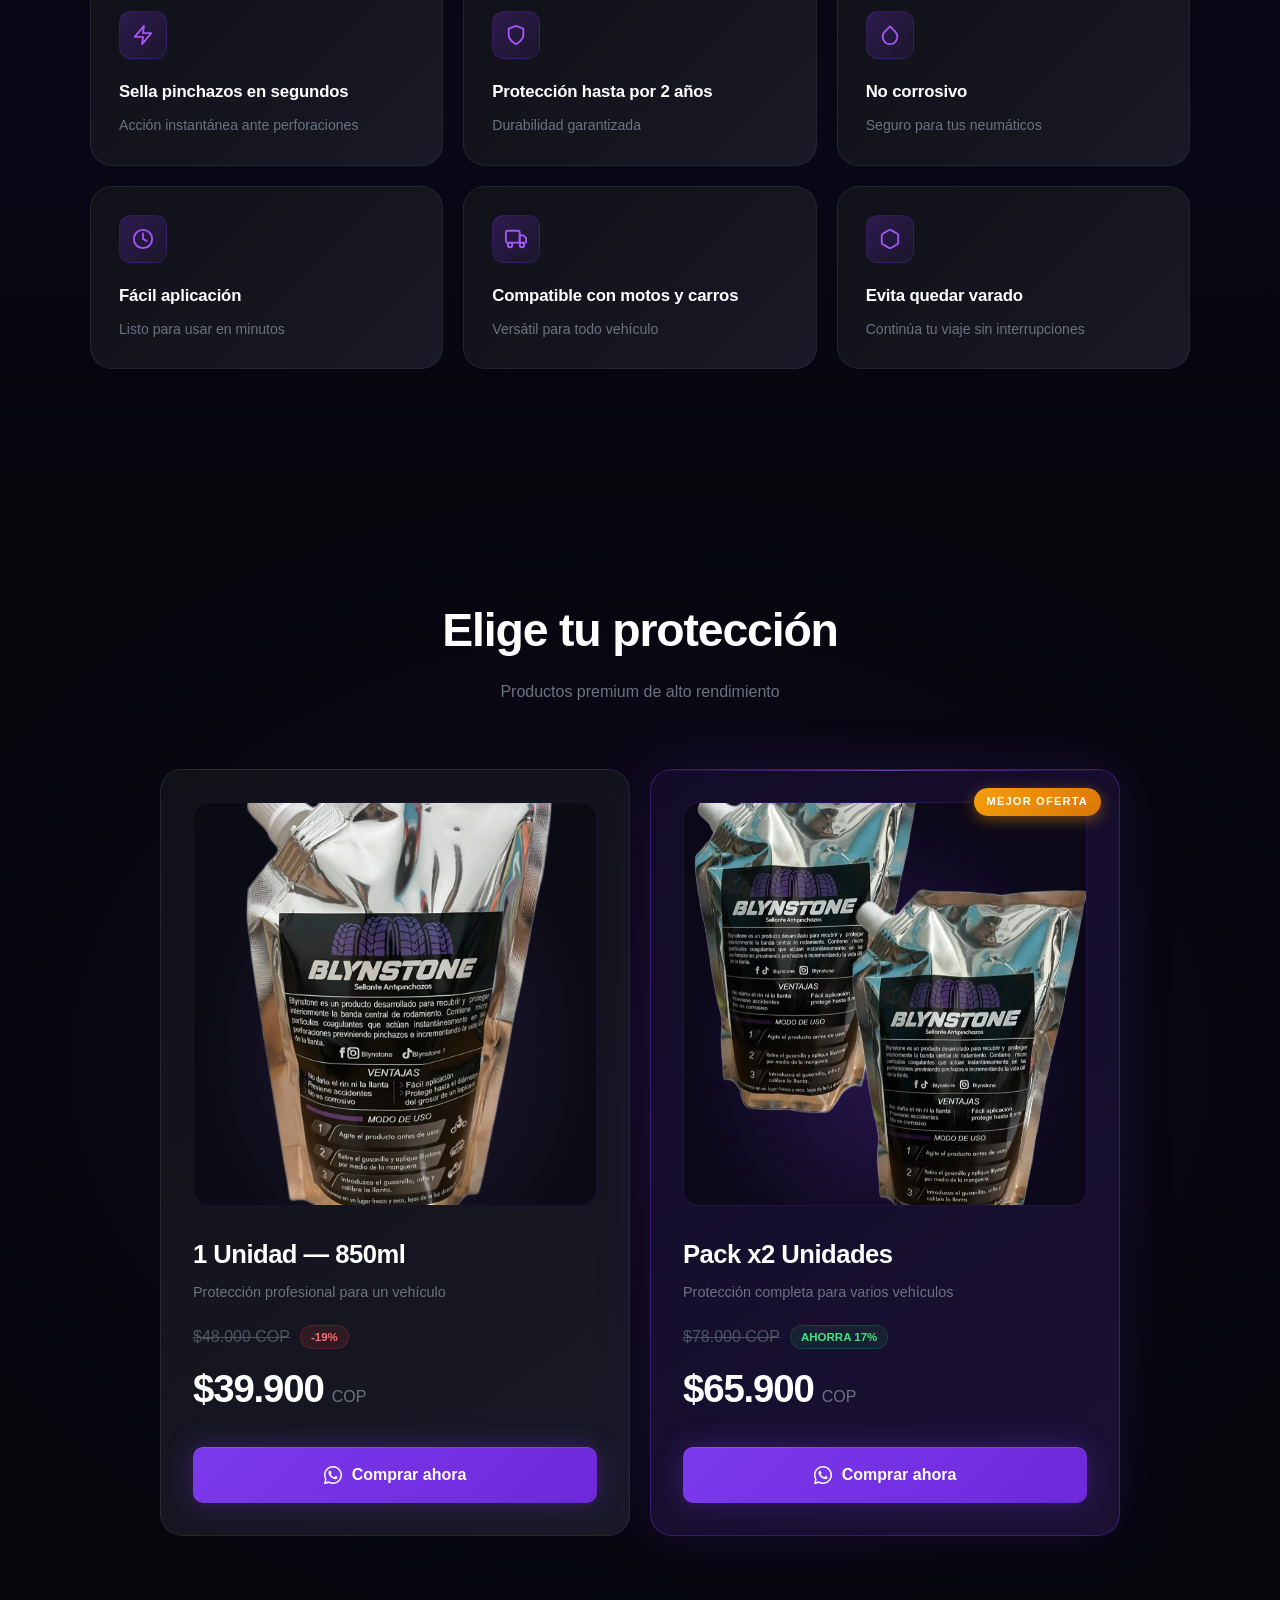
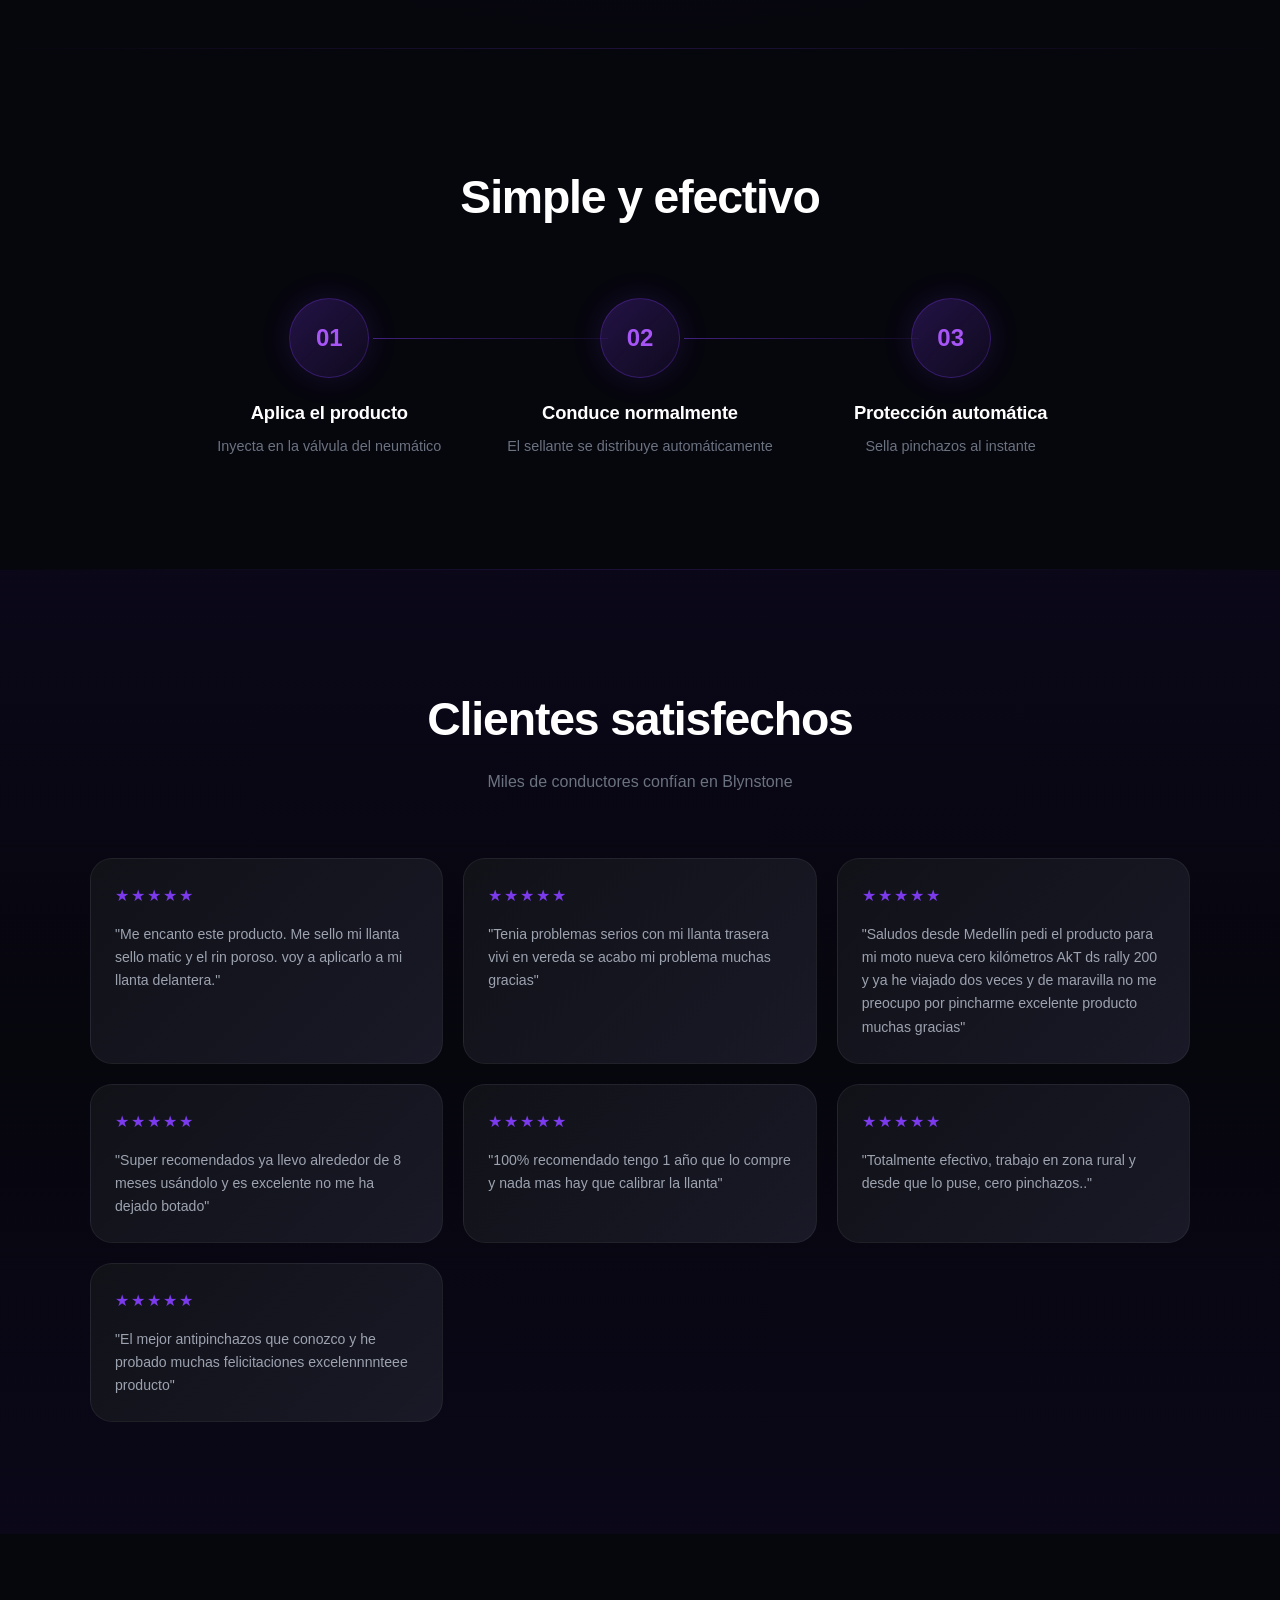
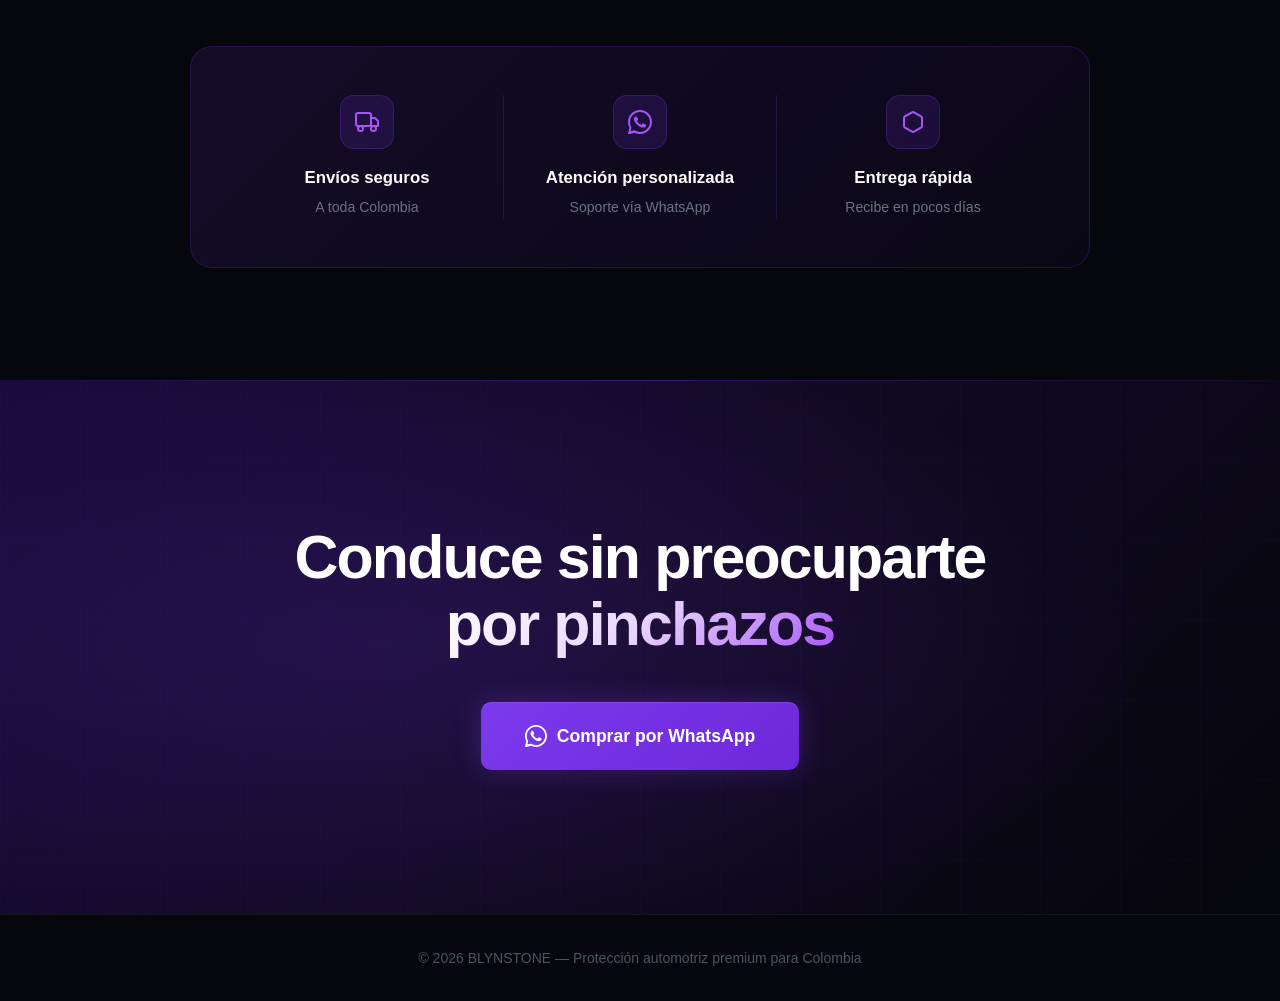
==== commit a59a75e5: "Add files via upload" ====
--- a/index.html
+++ b/index.html
@@ -198,7 +198,7 @@
                   <span class="discount-badge">-19%</span>
                 </div>
                 <div class="product-card__price-row">
-                  <span class="price--current">$39.000</span>
+                  <span class="price--current">$39.900</span>
                   <span class="price--currency">COP</span>
                 </div>
               </div>
@@ -234,7 +234,7 @@
                   <span class="discount-badge discount-badge--green">AHORRA 17%</span>
                 </div>
                 <div class="product-card__price-row">
-                  <span class="price--current">$65.000</span>
+                  <span class="price--current">$65.900</span>
                   <span class="price--currency">COP</span>
                 </div>
               </div>
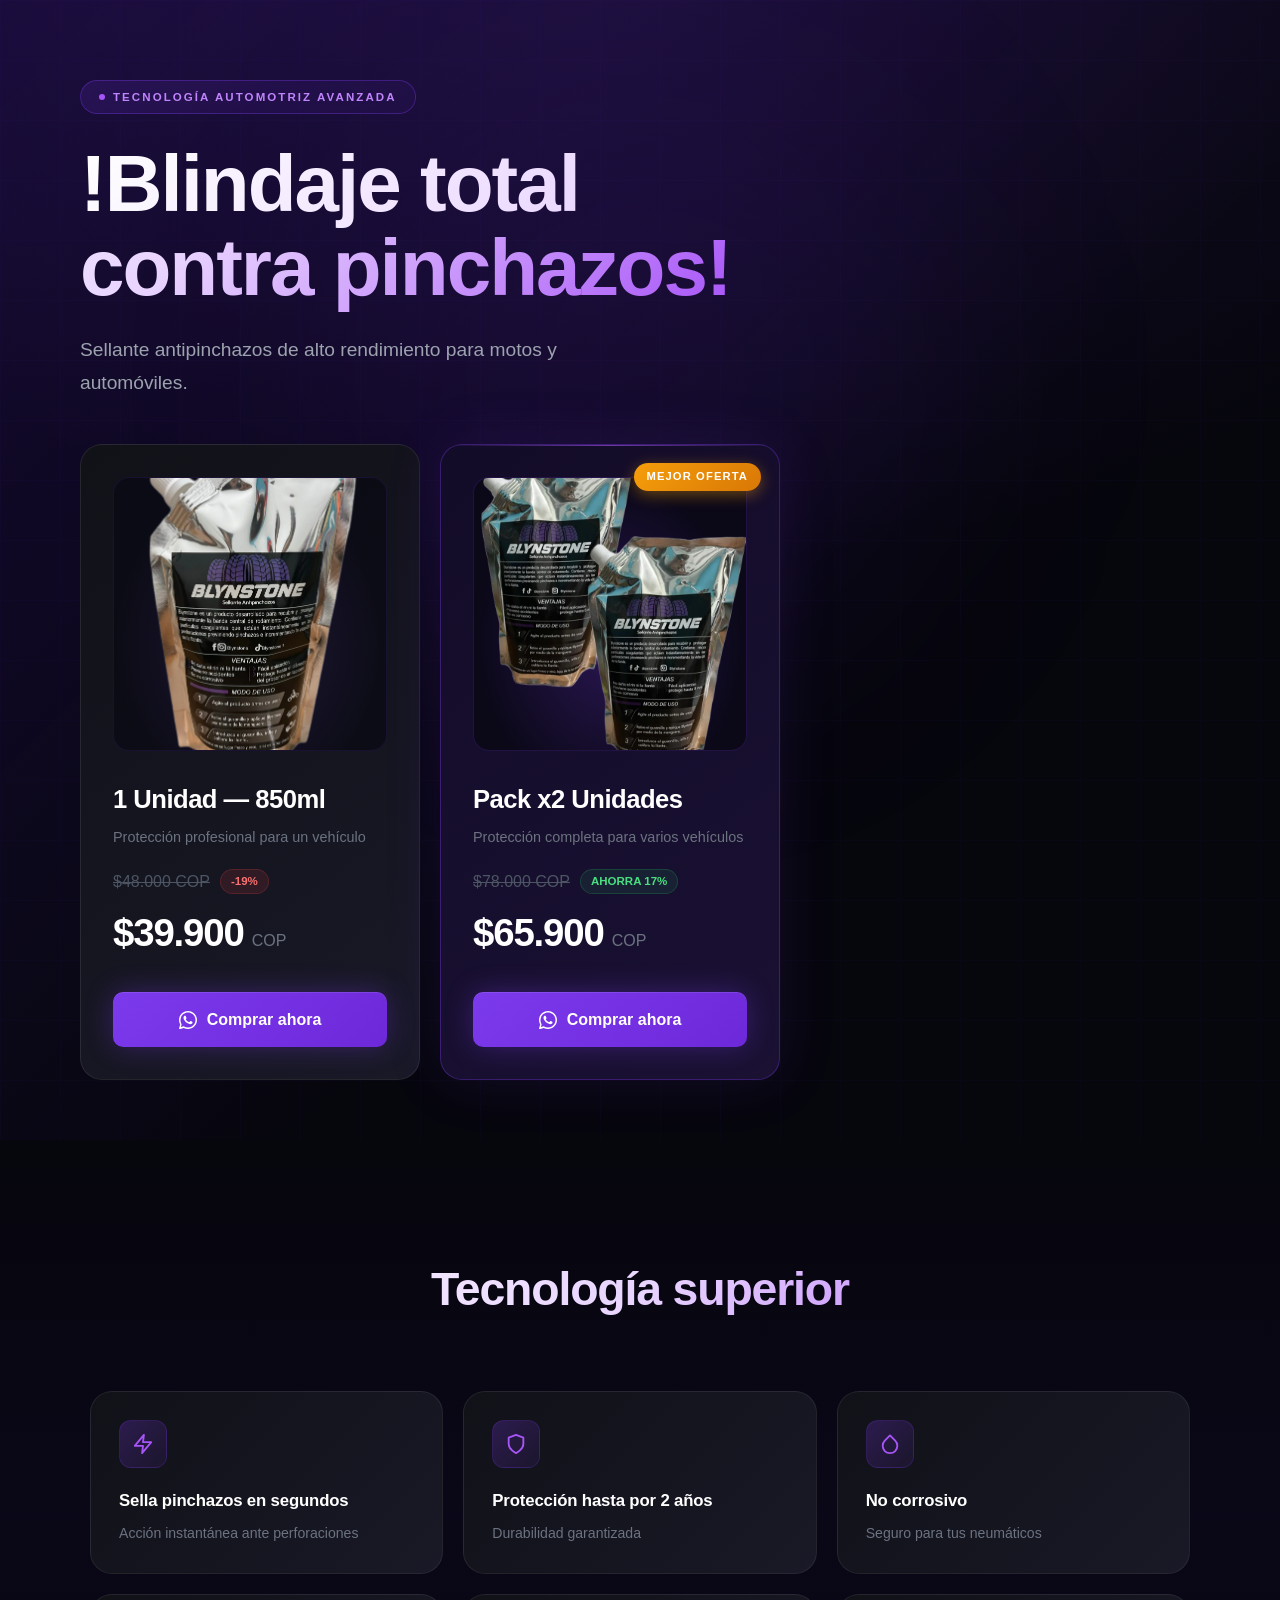
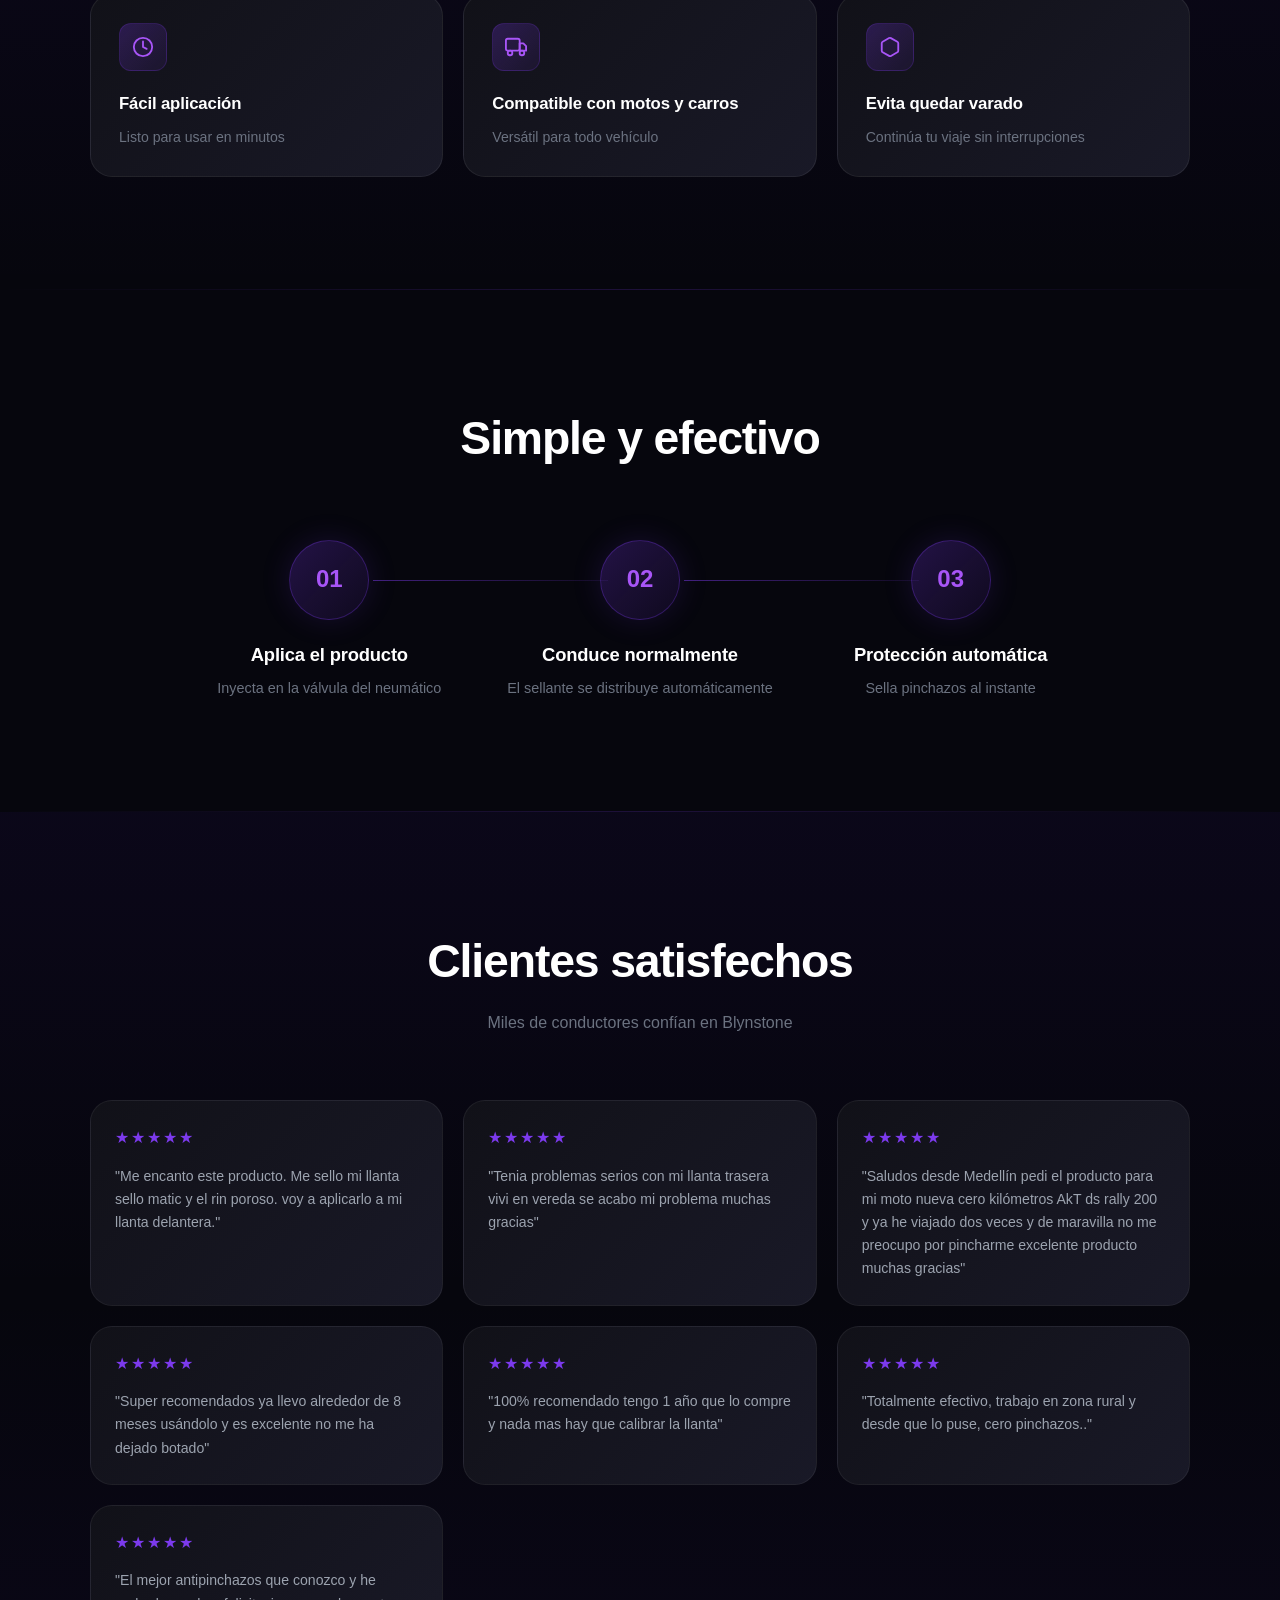
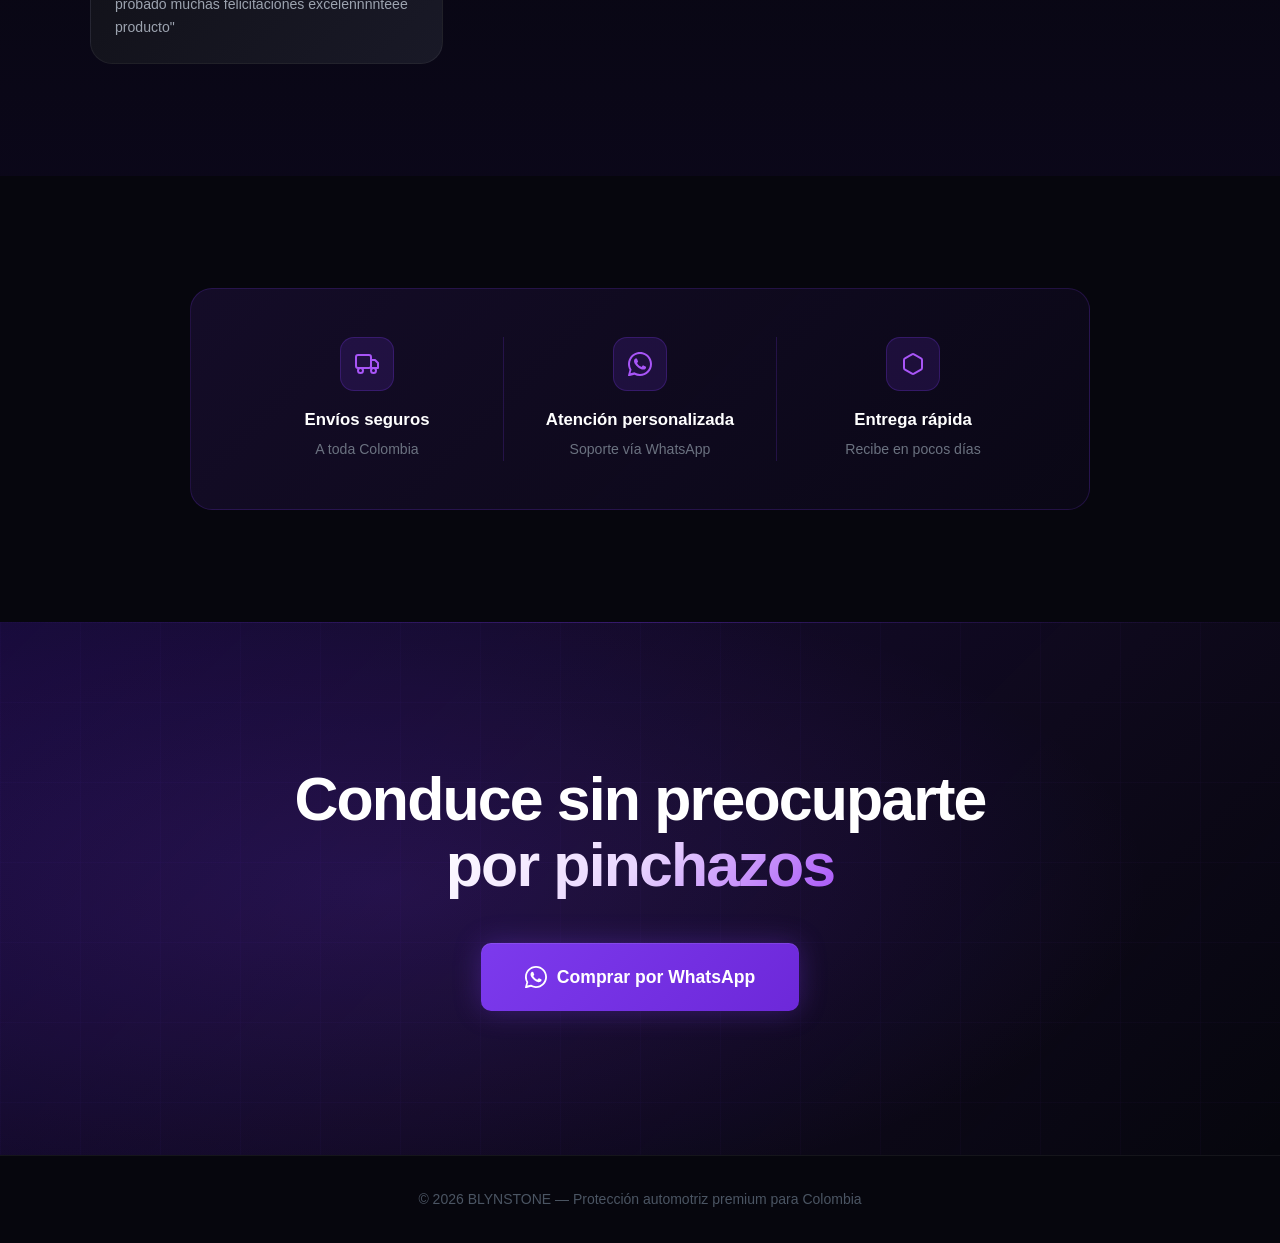
==== commit 3a8c3137: "Add files via upload" ====
--- a/index.html
+++ b/index.html
@@ -34,151 +34,15 @@
         </div>
 
         <h1 class="hero__title">
-          <span class="gradient-text">¡Protege tus neumáticos de una vez por todas!</span>
+          <span class="gradient-text">!Blindaje total contra pinchazos!</span>
         </h1>
 
         <p class="hero__sub">
           Sellante antipinchazos de alto rendimiento para motos y automóviles.
         </p>
 
-        <div class="hero__ctas">
-          <a href="https://wa.me/573022987677?text=Hola%2C%20me%20interesa%20el%20sellante%20antipinchazos%20Blynstone.%20Quiero%20m%C3%A1s%20informaci%C3%B3n."
-            target="_blank" rel="noopener noreferrer" class="btn btn--primary">
-            <svg width="20" height="20" viewBox="0 0 24 24" fill="currentColor">
-              <path
-                d="M17.472 14.382c-.297-.149-1.758-.867-2.03-.967-.273-.099-.471-.148-.67.15-.197.297-.767.966-.94 1.164-.173.199-.347.223-.644.075-.297-.15-1.255-.463-2.39-1.475-.883-.788-1.48-1.761-1.653-2.059-.173-.297-.018-.458.13-.606.134-.133.298-.347.446-.52.149-.174.198-.298.298-.497.099-.198.05-.371-.025-.52-.075-.149-.669-1.612-.916-2.207-.242-.579-.487-.5-.669-.51-.173-.008-.371-.01-.57-.01-.198 0-.52.074-.792.372-.272.297-1.04 1.016-1.04 2.479 0 1.462 1.065 2.875 1.213 3.074.149.198 2.096 3.2 5.077 4.487.709.306 1.262.489 1.694.625.712.227 1.36.195 1.871.118.571-.085 1.758-.719 2.006-1.413.248-.694.248-1.289.173-1.413-.074-.124-.272-.198-.57-.347z" />
-              <path
-                d="M12 0C5.373 0 0 5.373 0 12c0 2.124.555 4.118 1.528 5.845L.057 23.272a.75.75 0 0 0 .92.921l5.508-1.458A11.942 11.942 0 0 0 12 24c6.627 0 12-5.373 12-12S18.627 0 12 0zm0 22c-1.907 0-3.693-.528-5.222-1.447l-.374-.223-3.874 1.026 1.04-3.778-.244-.389A9.96 9.96 0 0 1 2 12C2 6.477 6.477 2 12 2s10 4.477 10 10-4.477 10-10 10z" />
-            </svg>
-            Comprar ahora
-          </a>
-          <a href="https://wa.me/573022987677?text=Hola%2C%20me%20interesa%20el%20sellante%20antipinchazos%20Blynstone.%20Quiero%20m%C3%A1s%20informaci%C3%B3n."
-            target="_blank" rel="noopener noreferrer" class="btn btn--ghost">
-            <svg width="20" height="20" viewBox="0 0 24 24" fill="currentColor">
-              <path
-                d="M17.472 14.382c-.297-.149-1.758-.867-2.03-.967-.273-.099-.471-.148-.67.15-.197.297-.767.966-.94 1.164-.173.199-.347.223-.644.075-.297-.15-1.255-.463-2.39-1.475-.883-.788-1.48-1.761-1.653-2.059-.173-.297-.018-.458.13-.606.134-.133.298-.347.446-.52.149-.174.198-.298.298-.497.099-.198.05-.371-.025-.52-.075-.149-.669-1.612-.916-2.207-.242-.579-.487-.5-.669-.51-.173-.008-.371-.01-.57-.01-.198 0-.52.074-.792.372-.272.297-1.04 1.016-1.04 2.479 0 1.462 1.065 2.875 1.213 3.074.149.198 2.096 3.2 5.077 4.487.709.306 1.262.489 1.694.625.712.227 1.36.195 1.871.118.571-.085 1.758-.719 2.006-1.413.248-.694.248-1.289.173-1.413-.074-.124-.272-.198-.57-.347z" />
-              <path
-                d="M12 0C5.373 0 0 5.373 0 12c0 2.124.555 4.118 1.528 5.845L.057 23.272a.75.75 0 0 0 .92.921l5.508-1.458A11.942 11.942 0 0 0 12 24c6.627 0 12-5.373 12-12S18.627 0 12 0zm0 22c-1.907 0-3.693-.528-5.222-1.447l-.374-.223-3.874 1.026 1.04-3.778-.244-.389A9.96 9.96 0 0 1 2 12C2 6.477 6.477 2 12 2s10 4.477 10 10-4.477 10-10 10z" />
-            </svg>
-            Hablar por WhatsApp
-          </a>
-        </div>
-
-      </div>
-
-      <!-- Hero image -->
-      <div class="hero__visual reveal reveal--delay-2">
-        <div class="hero__image-glow"></div>
-        <div class="hero__image-frame">
-          <img src="Logo.jpg
-            " alt="Blynstone — Protección para neumáticos" class="hero__img" loading="eager" />
-          <div class="hero__image-overlay"></div>
-        </div>
-      </div>
-    </div>
-
-    <div class="hero__line-bottom"></div>
-  </section>
-
-  <!-- ═══════════════════════════════════════════
-       BENEFITS
-  ════════════════════════════════════════════ -->
-  <section class="section benefits" id="beneficios">
-    <div class="section__bg-fade"></div>
-    <div class="container">
-
-      <div class="section__header reveal">
-        <h2 class="section__title gradient-text">Tecnología superior</h2>
-      </div>
-
-      <div class="grid grid--3 benefits__grid">
-
-        <div class="card reveal">
-          <div class="card__icon">
-            <svg width="22" height="22" viewBox="0 0 24 24" fill="none" stroke="currentColor" stroke-width="2"
-              stroke-linecap="round" stroke-linejoin="round">
-              <polygon points="13 2 3 14 12 14 11 22 21 10 12 10 13 2" />
-            </svg>
-          </div>
-          <h3 class="card__title">Sella pinchazos en segundos</h3>
-          <p class="card__desc">Acción instantánea ante perforaciones</p>
-        </div>
-
-        <div class="card reveal reveal--delay-1">
-          <div class="card__icon">
-            <svg width="22" height="22" viewBox="0 0 24 24" fill="none" stroke="currentColor" stroke-width="2"
-              stroke-linecap="round" stroke-linejoin="round">
-              <path d="M12 22s8-4 8-10V5l-8-3-8 3v7c0 6 8 10 8 10z" />
-            </svg>
-          </div>
-          <h3 class="card__title">Protección hasta por 2 años</h3>
-          <p class="card__desc">Durabilidad garantizada</p>
-        </div>
-
-        <div class="card reveal reveal--delay-2">
-          <div class="card__icon">
-            <svg width="22" height="22" viewBox="0 0 24 24" fill="none" stroke="currentColor" stroke-width="2"
-              stroke-linecap="round" stroke-linejoin="round">
-              <path d="M12 2.69l5.66 5.66a8 8 0 1 1-11.31 0z" />
-            </svg>
-          </div>
-          <h3 class="card__title">No corrosivo</h3>
-          <p class="card__desc">Seguro para tus neumáticos</p>
-        </div>
-
-        <div class="card reveal">
-          <div class="card__icon">
-            <svg width="22" height="22" viewBox="0 0 24 24" fill="none" stroke="currentColor" stroke-width="2"
-              stroke-linecap="round" stroke-linejoin="round">
-              <circle cx="12" cy="12" r="10" />
-              <polyline points="12 6 12 12 16 14" />
-            </svg>
-          </div>
-          <h3 class="card__title">Fácil aplicación</h3>
-          <p class="card__desc">Listo para usar en minutos</p>
-        </div>
-
-        <div class="card reveal reveal--delay-1">
-          <div class="card__icon">
-            <svg width="22" height="22" viewBox="0 0 24 24" fill="none" stroke="currentColor" stroke-width="2"
-              stroke-linecap="round" stroke-linejoin="round">
-              <rect x="1" y="3" width="15" height="13" rx="2" />
-              <path d="M16 8h4l3 3v5h-7V8z" />
-              <circle cx="5.5" cy="18.5" r="2.5" />
-              <circle cx="18.5" cy="18.5" r="2.5" />
-            </svg>
-          </div>
-          <h3 class="card__title">Compatible con motos y carros</h3>
-          <p class="card__desc">Versátil para todo vehículo</p>
-        </div>
-
-        <div class="card reveal reveal--delay-2">
-          <div class="card__icon">
-            <svg width="22" height="22" viewBox="0 0 24 24" fill="none" stroke="currentColor" stroke-width="2"
-              stroke-linecap="round" stroke-linejoin="round">
-              <path
-                d="M21 16V8a2 2 0 0 0-1-1.73l-7-4a2 2 0 0 0-2 0l-7 4A2 2 0 0 0 3 8v8a2 2 0 0 0 1 1.73l7 4a2 2 0 0 0 2 0l7-4A2 2 0 0 0 21 16z" />
-            </svg>
-          </div>
-          <h3 class="card__title">Evita quedar varado</h3>
-          <p class="card__desc">Continúa tu viaje sin interrupciones</p>
-        </div>
-
-      </div>
-    </div>
-  </section>
-
-  <!-- ═══════════════════════════════════════════
-       PRODUCTS
-  ════════════════════════════════════════════ -->
-  <section class="section products" id="productos">
-    <div class="products__radial"></div>
-    <div class="container">
-
-      <div class="section__header reveal">
-        <h2 class="section__title">Elige tu protección</h2>
-        <p class="section__sub">Productos premium de alto rendimiento</p>
-      </div>
+
+
 
       <div class="grid grid--2 products__grid">
 
@@ -256,6 +120,92 @@
     </div>
   </section>
 
+  
+  <section class="section benefits" id="beneficios">
+    <div class="section__bg-fade"></div>
+    <div class="container">
+
+      <div class="section__header reveal">
+        <h2 class="section__title gradient-text">Tecnología superior</h2>
+      </div>
+
+      <div class="grid grid--3 benefits__grid">
+
+        <div class="card reveal">
+          <div class="card__icon">
+            <svg width="22" height="22" viewBox="0 0 24 24" fill="none" stroke="currentColor" stroke-width="2"
+              stroke-linecap="round" stroke-linejoin="round">
+              <polygon points="13 2 3 14 12 14 11 22 21 10 12 10 13 2" />
+            </svg>
+          </div>
+          <h3 class="card__title">Sella pinchazos en segundos</h3>
+          <p class="card__desc">Acción instantánea ante perforaciones</p>
+        </div>
+
+        <div class="card reveal reveal--delay-1">
+          <div class="card__icon">
+            <svg width="22" height="22" viewBox="0 0 24 24" fill="none" stroke="currentColor" stroke-width="2"
+              stroke-linecap="round" stroke-linejoin="round">
+              <path d="M12 22s8-4 8-10V5l-8-3-8 3v7c0 6 8 10 8 10z" />
+            </svg>
+          </div>
+          <h3 class="card__title">Protección hasta por 2 años</h3>
+          <p class="card__desc">Durabilidad garantizada</p>
+        </div>
+
+        <div class="card reveal reveal--delay-2">
+          <div class="card__icon">
+            <svg width="22" height="22" viewBox="0 0 24 24" fill="none" stroke="currentColor" stroke-width="2"
+              stroke-linecap="round" stroke-linejoin="round">
+              <path d="M12 2.69l5.66 5.66a8 8 0 1 1-11.31 0z" />
+            </svg>
+          </div>
+          <h3 class="card__title">No corrosivo</h3>
+          <p class="card__desc">Seguro para tus neumáticos</p>
+        </div>
+
+        <div class="card reveal">
+          <div class="card__icon">
+            <svg width="22" height="22" viewBox="0 0 24 24" fill="none" stroke="currentColor" stroke-width="2"
+              stroke-linecap="round" stroke-linejoin="round">
+              <circle cx="12" cy="12" r="10" />
+              <polyline points="12 6 12 12 16 14" />
+            </svg>
+          </div>
+          <h3 class="card__title">Fácil aplicación</h3>
+          <p class="card__desc">Listo para usar en minutos</p>
+        </div>
+
+        <div class="card reveal reveal--delay-1">
+          <div class="card__icon">
+            <svg width="22" height="22" viewBox="0 0 24 24" fill="none" stroke="currentColor" stroke-width="2"
+              stroke-linecap="round" stroke-linejoin="round">
+              <rect x="1" y="3" width="15" height="13" rx="2" />
+              <path d="M16 8h4l3 3v5h-7V8z" />
+              <circle cx="5.5" cy="18.5" r="2.5" />
+              <circle cx="18.5" cy="18.5" r="2.5" />
+            </svg>
+          </div>
+          <h3 class="card__title">Compatible con motos y carros</h3>
+          <p class="card__desc">Versátil para todo vehículo</p>
+        </div>
+
+        <div class="card reveal reveal--delay-2">
+          <div class="card__icon">
+            <svg width="22" height="22" viewBox="0 0 24 24" fill="none" stroke="currentColor" stroke-width="2"
+              stroke-linecap="round" stroke-linejoin="round">
+              <path
+                d="M21 16V8a2 2 0 0 0-1-1.73l-7-4a2 2 0 0 0-2 0l-7 4A2 2 0 0 0 3 8v8a2 2 0 0 0 1 1.73l7 4a2 2 0 0 0 2 0l7-4A2 2 0 0 0 21 16z" />
+            </svg>
+          </div>
+          <h3 class="card__title">Evita quedar varado</h3>
+          <p class="card__desc">Continúa tu viaje sin interrupciones</p>
+        </div>
+
+      </div>
+    </div>
+  </section>
+
   <!-- ═══════════════════════════════════════════
        HOW IT WORKS
   ════════════════════════════════════════════ -->
